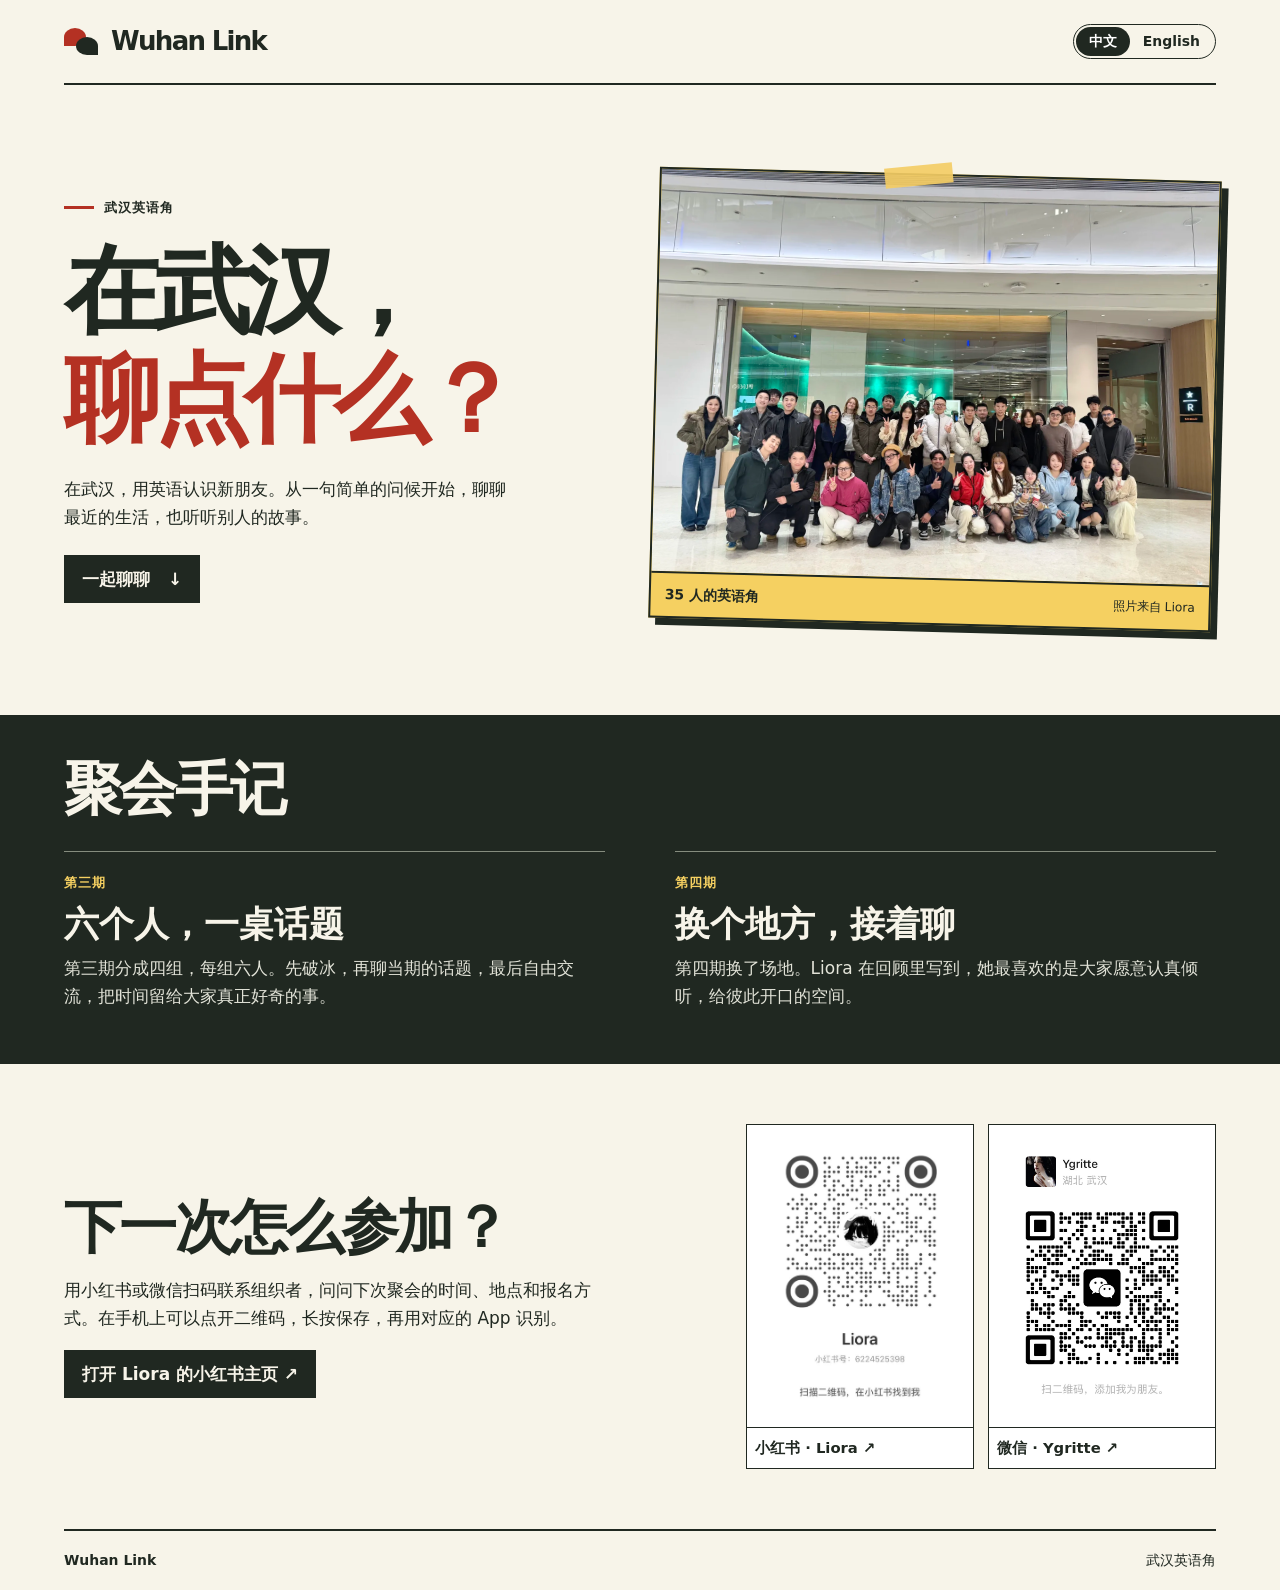
==== index.html @ 6b5a0a90 "Add the host’s Xiaohongshu and WeChat QR codes to both join sections" ====
<!doctype html>
<html lang="zh-CN">
<head>
  <meta charset="utf-8">
  <meta name="viewport" content="width=device-width, initial-scale=1">
  <title>武汉英语角 · Wuhan Link</title>
  <meta name="description" content="在武汉，用英语认识新朋友。从一句简单的问候开始，聊聊最近的生活，也听听别人的故事。">
  <meta name="theme-color" content="#f7f4e9">
  <link rel="stylesheet" href="style.css?v=3">
  <link rel="alternate" hreflang="en" href="en.html">
  <link rel="alternate" hreflang="zh-CN" href="index.html">
</head>
<body>
  <header class="wrap">
    <a class="brand" href="#top"><i class="mark" aria-hidden="true"></i>Wuhan Link</a>
    <nav class="langs" aria-label="语言"><a lang="zh-CN" hreflang="zh-CN" href="index.html" aria-current="page">中文</a><a lang="en" hreflang="en" href="en.html">English</a></nav>
  </header>
  <main id="top">
    <section class="hero wrap">
      <div class="intro">
        <small class="eyebrow">武汉英语角</small>
        <h1>在武汉，<br><em>聊点什么？</em></h1>
        <p>在武汉，用英语认识新朋友。从一句简单的问候开始，聊聊最近的生活，也听听别人的故事。</p>
        <a class="cta" href="#join">一起聊聊 <b aria-hidden="true">↓</b></a>
      </div>
      <figure>
        <div class="photo"><img width="1440" height="1080" src="gathering.webp" alt="英语角的朋友们在活动后合影"></div>
        <figcaption><strong>35 人的英语角</strong><span>照片来自 Liora</span></figcaption>
      </figure>
    </section>
    <section class="journal"><div class="wrap">
      <h2>聚会手记</h2>
      <div class="entries">
        <article><small>第三期</small><h3>六个人，一桌话题</h3><p>第三期分成四组，每组六人。先破冰，再聊当期的话题，最后自由交流，把时间留给大家真正好奇的事。</p></article>
        <article><small>第四期</small><h3>换个地方，接着聊</h3><p>第四期换了场地。Liora 在回顾里写到，她最喜欢的是大家愿意认真倾听，给彼此开口的空间。</p></article>
      </div>
    </div></section>
    <section id="join" class="join wrap">
      <div><h2>下一次怎么参加？</h2>
        <p>用小红书或微信扫码联系组织者，问问下次聚会的时间、地点和报名方式。在手机上可以点开二维码，长按保存，再用对应的 App 识别。</p>
        <a class="cta" href="https://www.xiaohongshu.com/user/profile/62dbd6aa000000001f015327">打开 Liora 的小红书主页 ↗</a>
      </div>
      <div class="contacts">
        <a class="contact" href="xiaohongshu.jpg">
          <img src="xiaohongshu.jpg" width="987" height="1347" loading="lazy" alt="小红书 · Liora二维码，点开原图">
          <strong>小红书 · Liora ↗</strong>
        </a>
        <a class="contact" href="wechat.jpg">
          <img src="wechat.jpg" width="888" height="1131" loading="lazy" alt="微信 · Ygritte二维码，点开原图">
          <strong>微信 · Ygritte ↗</strong>
        </a>
      </div>
    </section>
  </main>
  <footer class="wrap"><strong>Wuhan Link</strong><span>武汉英语角</span></footer>
</body>
</html>
---- style.css ----
:root {
  --paper: #f7f4e9;
  --ink: #202821;
  --red: #b43123;
  --yellow: #f5d061;
  font: 17px/1.65 "Instrument Sans", "PingFang SC", "Microsoft YaHei", system-ui, sans-serif;
  color: var(--ink);
  background: var(--paper);
}
* { box-sizing: border-box; }
body, figure, h1, h2, h3, p { margin: 0; }
.wrap { width: min(1200px, 90%); margin-inline: auto; }
header, footer, .langs, figcaption, .join { display: flex; align-items: center; justify-content: space-between; gap: 1rem; }
header { padding-block: 20px; border-bottom: 2px solid; }
a { color: inherit; text-decoration: none; }
a:focus-visible { outline: 3px solid var(--red); outline-offset: 4px; }
.brand { display: flex; align-items: center; gap: 13px; font-weight: 850; font-size: 26px; letter-spacing: -.065em; }
.mark { width: 34px; height: 27px; position: relative; display: inline-block; }
.mark::before, .mark::after { content: ""; position: absolute; width: 22px; height: 18px; border-radius: 50% 50% 50% 0; background: var(--red); }
.mark::after { inset: 9px 0 auto auto; background: var(--ink); transform: scaleX(-1); }
.langs { gap: 0; border: 1px solid var(--ink); border-radius: 2em; padding: 2px; }
.langs a { padding: 3px 13px; border-radius: inherit; font-size: .82rem; font-weight: 650; }
.langs [aria-current] { background: var(--ink); color: white; }
.hero { display: grid; grid-template-columns: 1fr 1.08fr; gap: 6%; align-items: center; padding-block: clamp(50px, 7vw, 100px); }
small { font-size: .76rem; font-weight: 730; letter-spacing: .08em; }
.eyebrow { display: flex; align-items: center; gap: 10px; }
.eyebrow::before { content: ""; width: 30px; height: 3px; background: var(--red); }
h1, h2, h3 { font-family: "Baskervville", Georgia, "Songti SC", "SimSun", serif; }
h1 { font-size: clamp(54px, 7.5vw, 108px); line-height: .99; letter-spacing: -.065em; margin: 20px 0; }
h1:lang(zh-CN) { line-height: 1.13; }
h1 em { color: var(--red); font-weight: 500; }
h1 em:lang(zh-CN) { font-style: normal; font-weight: 750; }
.intro p { max-width: 42ch; }
.cta { display: inline-flex; align-items: center; justify-content: space-between; gap: 18px; background: var(--ink); color: var(--paper); font-weight: 700; padding: 10px 18px; }
.cta:hover { background: var(--red); }
.intro .cta { margin-top: 24px; }
figure { position: relative; transform: rotate(1.5deg); background: var(--yellow); border: 2px solid var(--ink); box-shadow: 7px 7px var(--ink); }
figure::before { content: ""; position: absolute; z-index: 1; width: 68px; height: 20px; top: -10px; left: 40%; transform: rotate(-7deg); background: #f4cd65e8; }
.photo { overflow: hidden; }
.photo img { display: block; width: 100%; height: auto; aspect-ratio: 1.39; object-fit: cover; }
figcaption { padding: 10px 14px; border-top: 2px solid; font-size: .82rem; }
figcaption span { font-size: .72rem; }
.journal { padding: 42px 0 54px; background: var(--ink); color: var(--paper); }
h2 { font-size: clamp(35px, 4.5vw, 64px); line-height: 1.15; letter-spacing: -.045em; }
.entries { display: grid; grid-template-columns: 1fr 1fr; gap: 6%; margin-top: 28px; }
article { border-top: 1px solid #858c7e; padding-top: 15px; }
article small { color: var(--yellow); }
h3 { margin: 8px 0; font-size: clamp(24px, 2.7vw, 36px); line-height: 1.25; }
article p { max-width: 50ch; color: #e2e3d8; }
.join { padding-block: 60px; }
.join p { max-width: 50ch; margin-top: 14px; }
.join small { display: block; margin-top: 8px; font-weight: 500; }
footer { border-top: 2px solid; padding-block: 18px; font-size: .82rem; }
@media (max-width: 750px) {
  .hero, .entries { grid-template-columns: 1fr; gap: 32px; }
  .hero { padding-block: 30px 44px; }
  figure { margin-inline: 3px 8px; }
  .join { align-items: flex-start; flex-direction: column; padding-block: 40px; }
  .journal { padding-block: 34px; }
  .brand { font-size: 22px; }
  figcaption { gap: 8px; flex-wrap: wrap; }
}

.join { gap: 2rem; }
.join .cta { margin-top: 18px; }
.contacts {
  display: grid;
  grid-template-columns: repeat(2, minmax(0, 1fr));
  gap: 14px;
  width: min(100%, 470px);
  flex-shrink: 0;
}
.contact { display: grid; background: white; border: 1px solid var(--ink); }
.contact img { width: 100%; height: auto; aspect-ratio: 3 / 4; object-fit: contain; }
.contact strong { padding: 8px; border-top: 1px solid var(--ink); font-size: .87rem; }
.contact:hover strong { background: var(--yellow); }
@media (max-width: 900px) {
  .join { align-items: flex-start; flex-direction: column; }
}
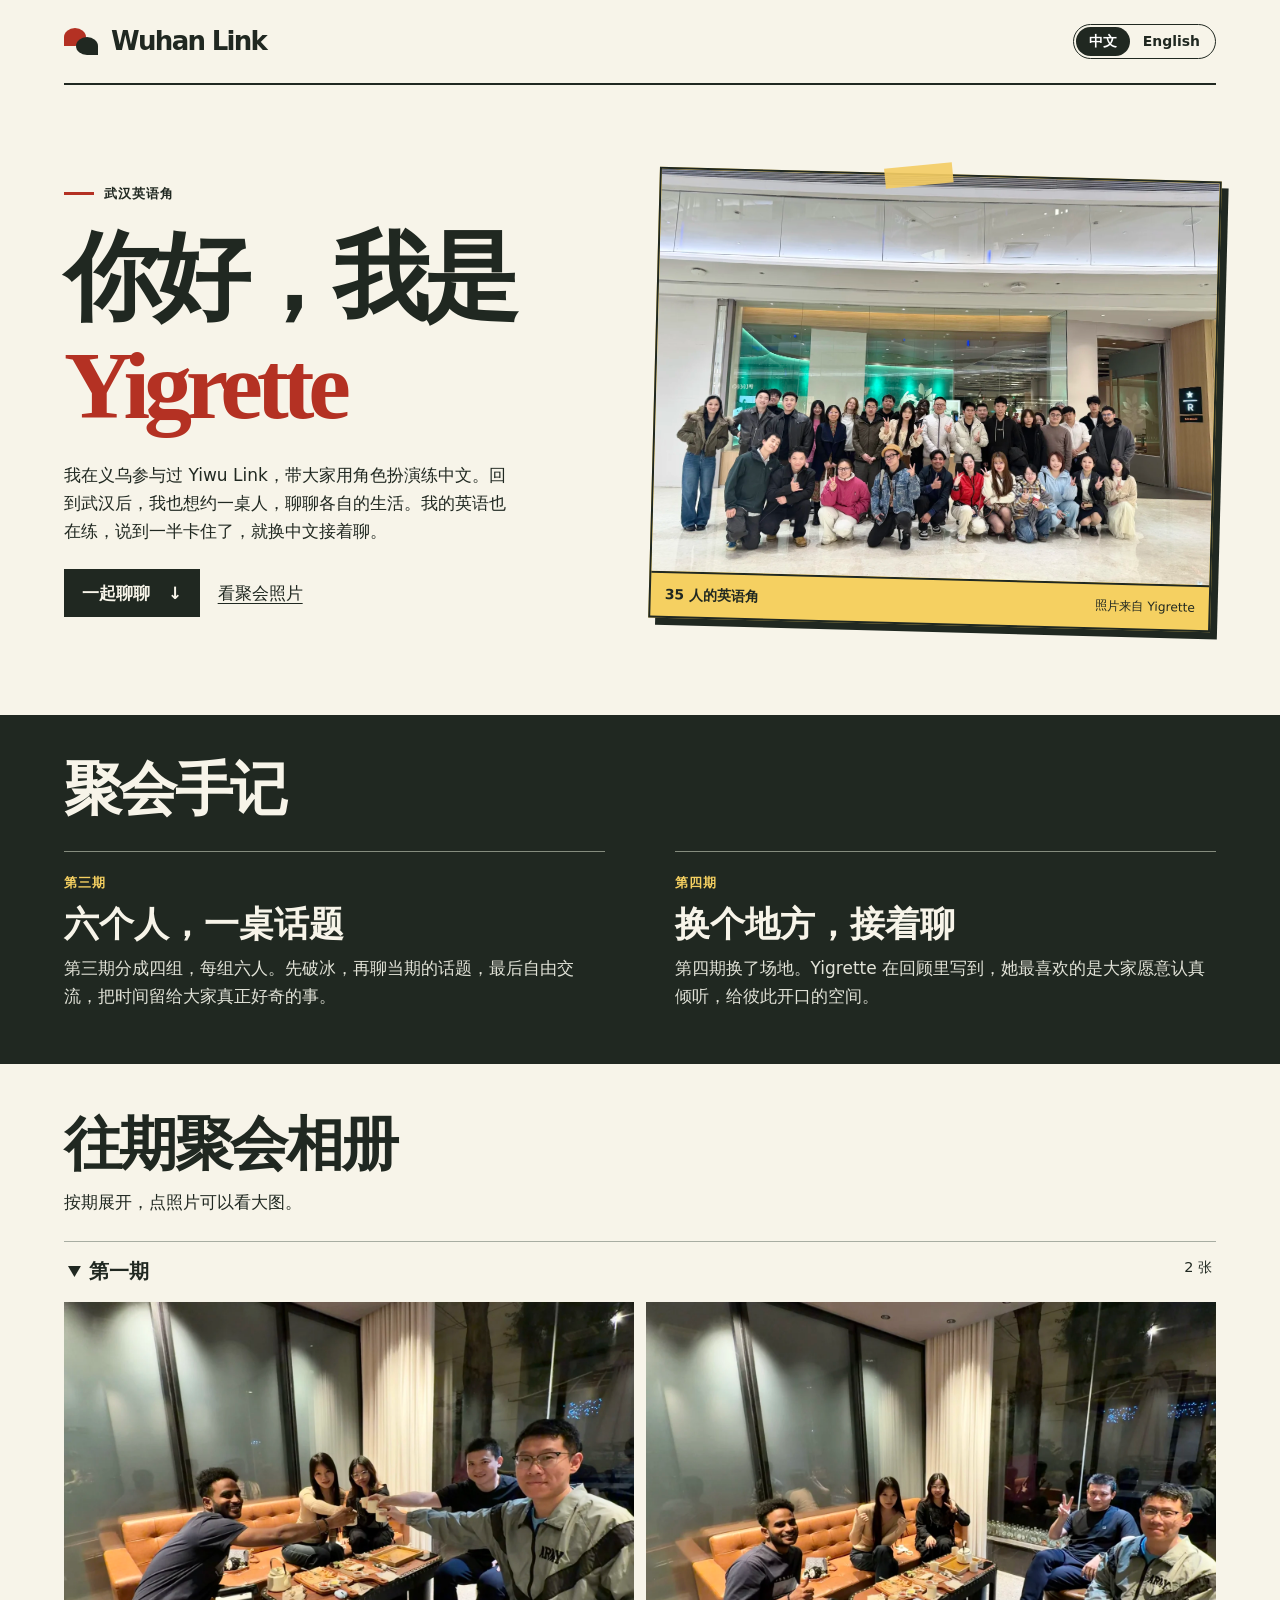
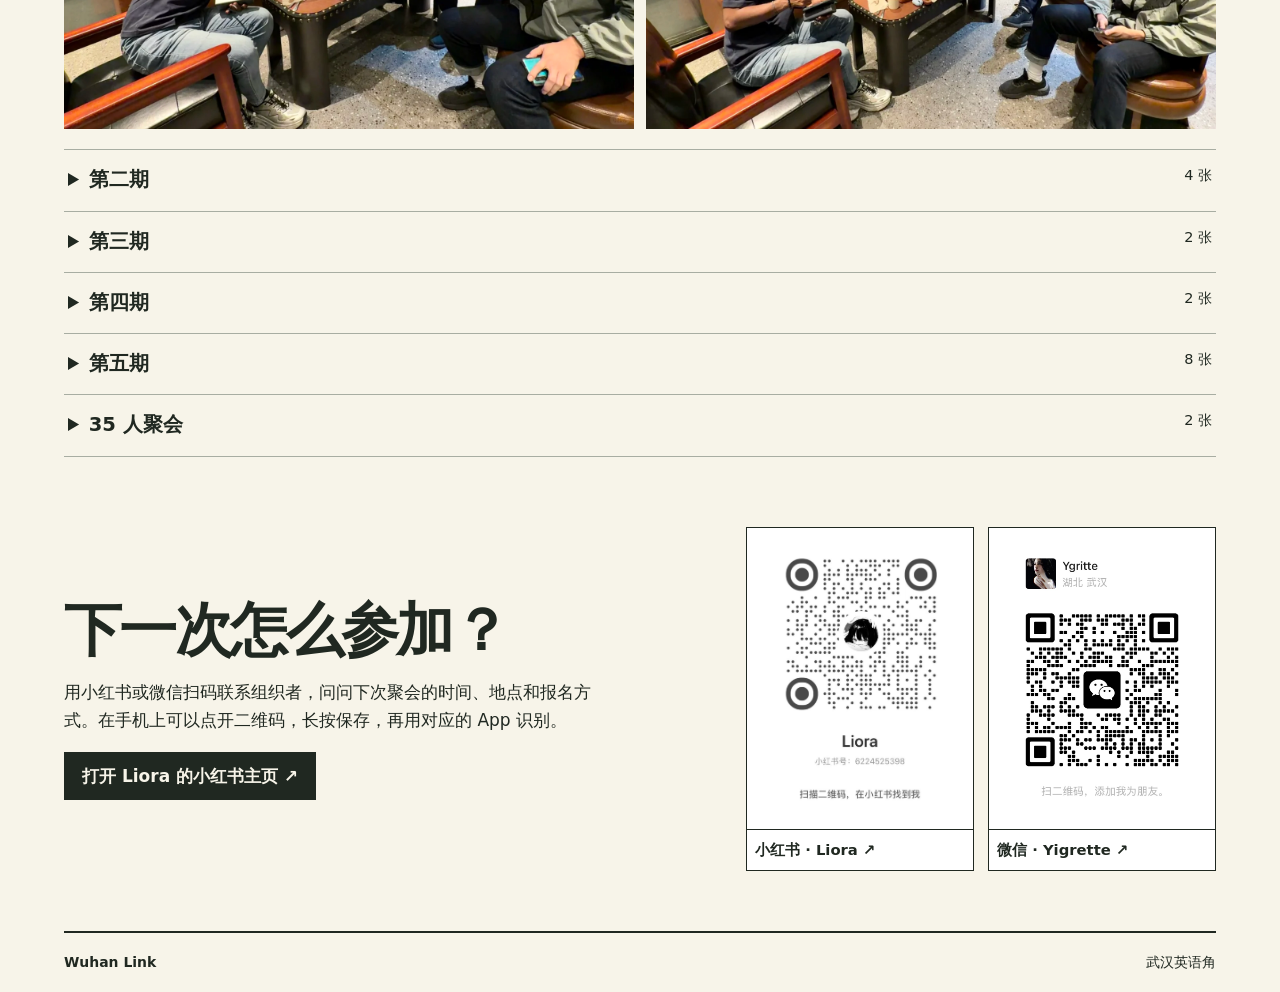
==== commit 197a0cb5: "Introduce Yigrette and share photos from six Wuhan Link meetups" ====
--- a/index.html
+++ b/index.html
@@ -4,9 +4,9 @@
   <meta charset="utf-8">
   <meta name="viewport" content="width=device-width, initial-scale=1">
   <title>武汉英语角 · Wuhan Link</title>
-  <meta name="description" content="在武汉，用英语认识新朋友。从一句简单的问候开始，聊聊最近的生活，也听听别人的故事。">
+  <meta name="description" content="认识武汉英语角组织者 Yigrette，看看历次聚会的现场照片，了解下一次怎么参加。">
   <meta name="theme-color" content="#f7f4e9">
-  <link rel="stylesheet" href="style.css?v=3">
+  <link rel="stylesheet" href="style.css?v=4">
   <link rel="alternate" hreflang="en" href="en.html">
   <link rel="alternate" hreflang="zh-CN" href="index.html">
 </head>
@@ -19,22 +19,23 @@
     <section class="hero wrap">
       <div class="intro">
         <small class="eyebrow">武汉英语角</small>
-        <h1>在武汉，<br><em>聊点什么？</em></h1>
-        <p>在武汉，用英语认识新朋友。从一句简单的问候开始，聊聊最近的生活，也听听别人的故事。</p>
-        <a class="cta" href="#join">一起聊聊 <b aria-hidden="true">↓</b></a>
+        <h1>你好，我是<br><em>Yigrette</em></h1>
+        <p>我在义乌参与过 Yiwu Link，带大家用角色扮演练中文。回到武汉后，我也想约一桌人，聊聊各自的生活。我的英语也在练，说到一半卡住了，就换中文接着聊。</p>
+        <a class="cta" href="#join">一起聊聊 <b aria-hidden="true">↓</b></a> <a class="album-link" href="#photos">看聚会照片</a>
       </div>
       <figure>
         <div class="photo"><img width="1440" height="1080" src="gathering.webp" alt="英语角的朋友们在活动后合影"></div>
-        <figcaption><strong>35 人的英语角</strong><span>照片来自 Liora</span></figcaption>
+        <figcaption><strong>35 人的英语角</strong><span>照片来自 Yigrette</span></figcaption>
       </figure>
     </section>
     <section class="journal"><div class="wrap">
       <h2>聚会手记</h2>
       <div class="entries">
         <article><small>第三期</small><h3>六个人，一桌话题</h3><p>第三期分成四组，每组六人。先破冰，再聊当期的话题，最后自由交流，把时间留给大家真正好奇的事。</p></article>
-        <article><small>第四期</small><h3>换个地方，接着聊</h3><p>第四期换了场地。Liora 在回顾里写到，她最喜欢的是大家愿意认真倾听，给彼此开口的空间。</p></article>
+        <article><small>第四期</small><h3>换个地方，接着聊</h3><p>第四期换了场地。Yigrette 在回顾里写到，她最喜欢的是大家愿意认真倾听，给彼此开口的空间。</p></article>
       </div>
     </div></section>
+    <section id="photos" class="album wrap"><h2>往期聚会相册</h2><p>按期展开，点照片可以看大图。</p><details open><summary>第一期<span>2 张</span></summary><div class="prints"><a href="photos/meetup-1-01.webp"><img loading="lazy" width="1440" height="1080" src="photos/meetup-1-01.webp" alt="第一期现场照片 1"></a><a href="photos/meetup-1-02.webp"><img loading="lazy" width="1440" height="1080" src="photos/meetup-1-02.webp" alt="第一期现场照片 2"></a></div></details><details><summary>第二期<span>4 张</span></summary><div class="prints"><a href="photos/meetup-2-01.webp"><img loading="lazy" width="1440" height="1080" src="photos/meetup-2-01.webp" alt="第二期现场照片 1"></a><a href="photos/meetup-2-02.webp"><img loading="lazy" width="1920" height="1080" src="photos/meetup-2-02.webp" alt="第二期现场照片 2"></a><a href="photos/meetup-2-03.webp"><img loading="lazy" width="1919" height="1080" src="photos/meetup-2-03.webp" alt="第二期现场照片 3"></a><a href="photos/meetup-2-04.webp"><img loading="lazy" width="1919" height="1080" src="photos/meetup-2-04.webp" alt="第二期现场照片 4"></a></div></details><details><summary>第三期<span>2 张</span></summary><div class="prints"><a href="photos/meetup-3-01.webp"><img loading="lazy" width="1440" height="1080" src="photos/meetup-3-01.webp" alt="第三期现场照片 1"></a><a href="photos/meetup-3-02.webp"><img loading="lazy" width="1150" height="1080" src="photos/meetup-3-02.webp" alt="第三期现场照片 2"></a></div></details><details><summary>第四期<span>2 张</span></summary><div class="prints"><a href="photos/meetup-4-01.webp"><img loading="lazy" width="1440" height="1080" src="photos/meetup-4-01.webp" alt="第四期现场照片 1"></a><a href="photos/meetup-4-02.webp"><img loading="lazy" width="1440" height="1080" src="photos/meetup-4-02.webp" alt="第四期现场照片 2"></a></div></details><details><summary>第五期<span>8 张</span></summary><div class="prints"><a href="photos/meetup-5-01.webp"><img loading="lazy" width="1621" height="1080" src="photos/meetup-5-01.webp" alt="第五期现场照片 1"></a><a href="photos/meetup-5-02.webp"><img loading="lazy" width="1080" height="1620" src="photos/meetup-5-02.webp" alt="第五期现场照片 2"></a><a href="photos/meetup-5-03.webp"><img loading="lazy" width="1620" height="1080" src="photos/meetup-5-03.webp" alt="第五期现场照片 3"></a><a href="photos/meetup-5-04.webp"><img loading="lazy" width="1080" height="1620" src="photos/meetup-5-04.webp" alt="第五期现场照片 4"></a><a href="photos/meetup-5-05.webp"><img loading="lazy" width="1620" height="1080" src="photos/meetup-5-05.webp" alt="第五期现场照片 5"></a><a href="photos/meetup-5-06.webp"><img loading="lazy" width="1080" height="1620" src="photos/meetup-5-06.webp" alt="第五期现场照片 6"></a><a href="photos/meetup-5-07.webp"><img loading="lazy" width="1080" height="1620" src="photos/meetup-5-07.webp" alt="第五期现场照片 7"></a><a href="photos/meetup-5-08.webp"><img loading="lazy" width="1620" height="1080" src="photos/meetup-5-08.webp" alt="第五期现场照片 8"></a></div></details><details><summary>35 人聚会<span>2 张</span></summary><div class="prints"><a href="gathering.webp"><img loading="lazy" width="1440" height="1080" src="gathering.webp" alt="35 人聚会现场照片 1"></a><a href="photos/meetup-6-02.webp"><img loading="lazy" width="1440" height="1080" src="photos/meetup-6-02.webp" alt="35 人聚会现场照片 2"></a></div></details></section>
     <section id="join" class="join wrap">
       <div><h2>下一次怎么参加？</h2>
         <p>用小红书或微信扫码联系组织者，问问下次聚会的时间、地点和报名方式。在手机上可以点开二维码，长按保存，再用对应的 App 识别。</p>
@@ -46,8 +47,8 @@
           <strong>小红书 · Liora ↗</strong>
         </a>
         <a class="contact" href="wechat.jpg">
-          <img src="wechat.jpg" width="888" height="1131" loading="lazy" alt="微信 · Ygritte二维码，点开原图">
-          <strong>微信 · Ygritte ↗</strong>
+          <img src="wechat.jpg" width="888" height="1131" loading="lazy" alt="微信 · Yigrette二维码，点开原图">
+          <strong>微信 · Yigrette ↗</strong>
         </a>
       </div>
     </section>
--- a/style.css
+++ b/style.css
@@ -77,3 +77,13 @@
 @media (max-width: 900px) {
   .join { align-items: flex-start; flex-direction: column; }
 }
+.album-link { margin-inline-start: 12px; text-decoration: underline; text-underline-offset: 4px; }
+.album { padding-block: 48px 10px; }
+.album > p { margin: 10px 0 24px; }
+.album details { border-top: 1px solid #a8ada2; }
+.album details:last-child { border-bottom: 1px solid #a8ada2; }
+.album summary { cursor: pointer; padding: 14px 4px; font-size: 1.15rem; font-weight: 700; }
+.album summary span { float: right; font-size: .85rem; font-weight: 500; }
+.prints { display: grid; grid-template-columns: repeat(auto-fit,minmax(min(100%,220px),1fr)); gap: 12px; padding: 0 0 20px; }
+.prints img { display: block; width: 100%; height: auto; aspect-ratio: 4 / 3; object-fit: cover; }
+@media(max-width:600px){ .prints { grid-template-columns: repeat(2,minmax(0,1fr)); } }
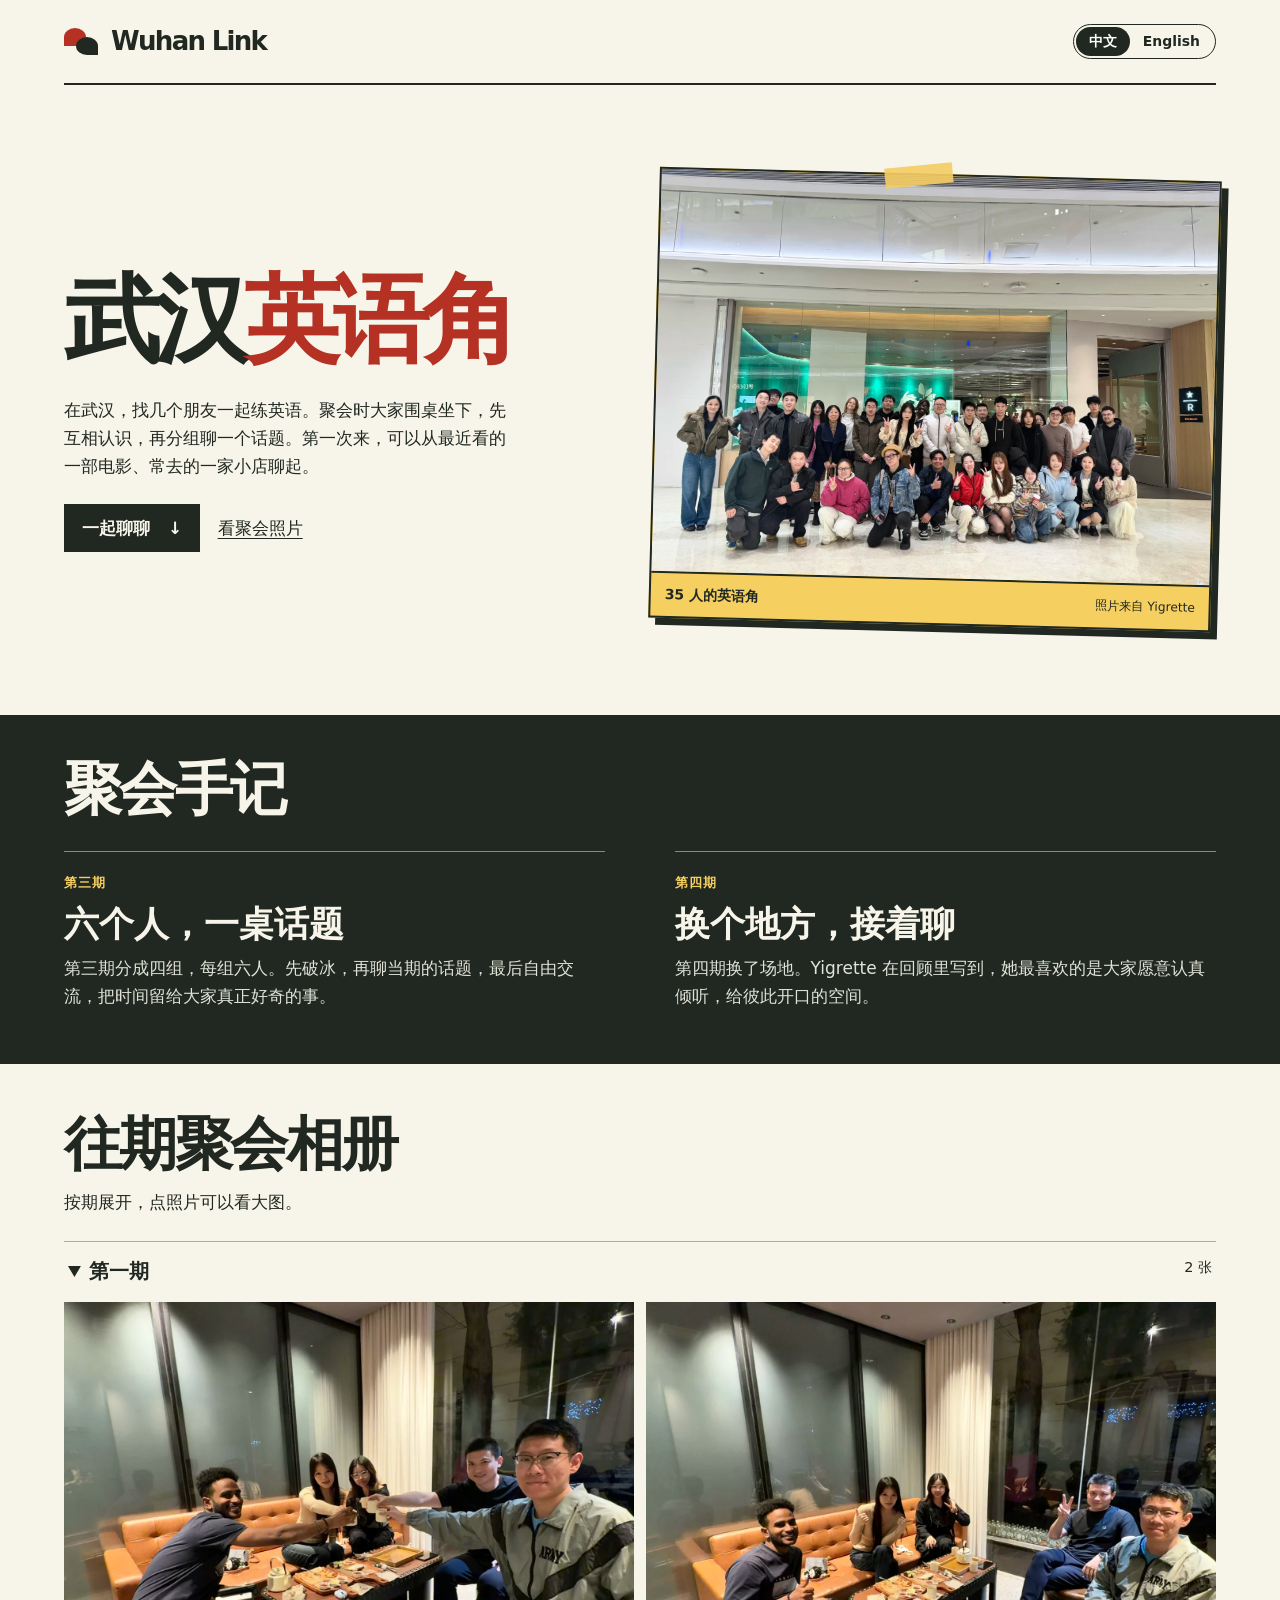
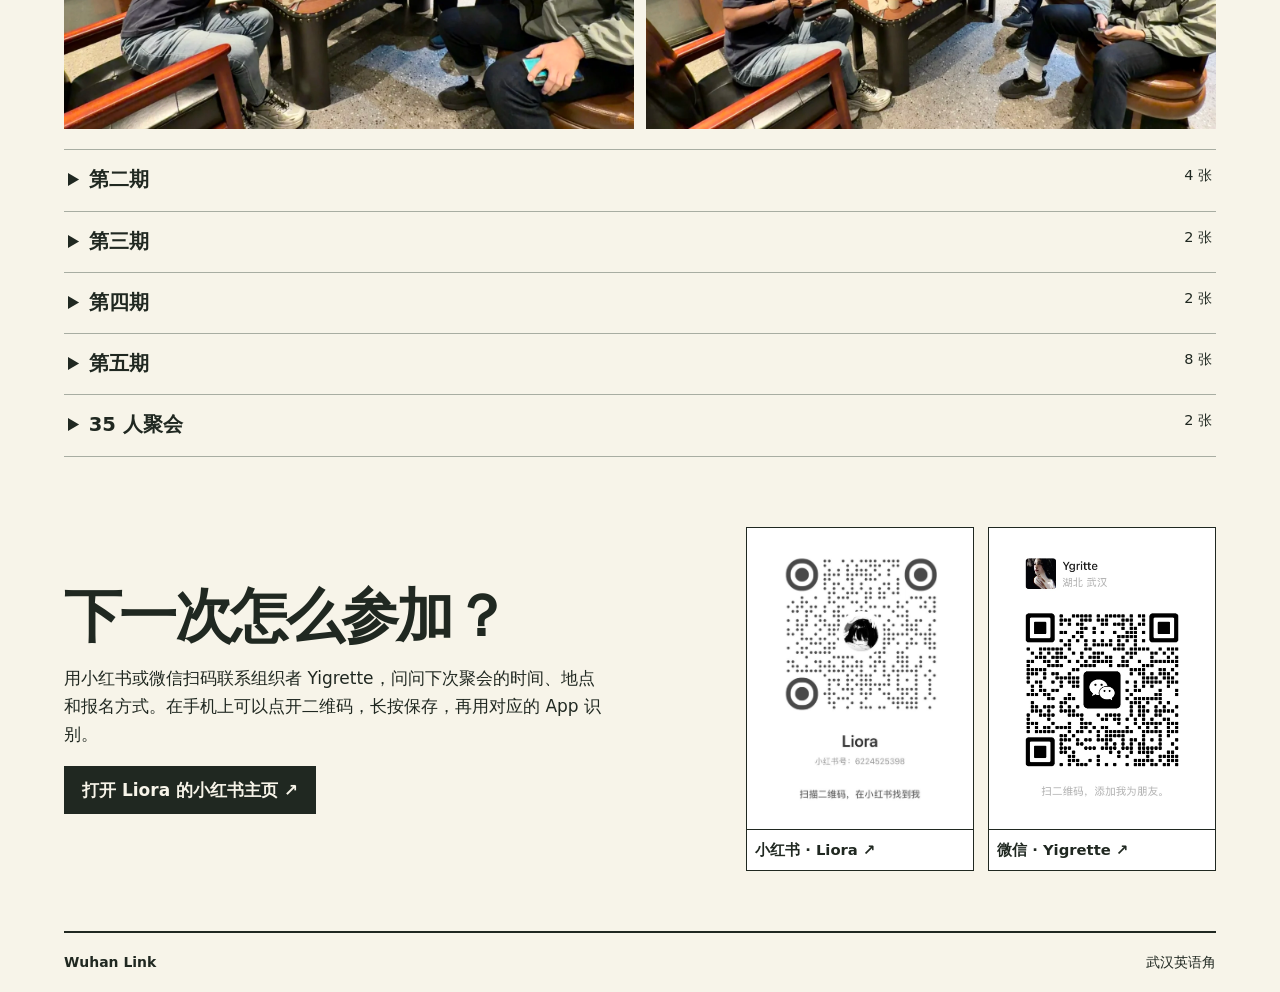
==== commit 5776dbc1: "Introduce Wuhan English Corner through its small-group meetups" ====
--- a/index.html
+++ b/index.html
@@ -4,7 +4,7 @@
   <meta charset="utf-8">
   <meta name="viewport" content="width=device-width, initial-scale=1">
   <title>武汉英语角 · Wuhan Link</title>
-  <meta name="description" content="认识武汉英语角组织者 Yigrette，看看历次聚会的现场照片，了解下一次怎么参加。">
+  <meta name="description" content="在武汉和新朋友一起练英语。看看往期聚会的照片，了解下一次怎么参加。">
   <meta name="theme-color" content="#f7f4e9">
   <link rel="stylesheet" href="style.css?v=4">
   <link rel="alternate" hreflang="en" href="en.html">
@@ -18,9 +18,8 @@
   <main id="top">
     <section class="hero wrap">
       <div class="intro">
-        <small class="eyebrow">武汉英语角</small>
-        <h1>你好，我是<br><em>Yigrette</em></h1>
-        <p>我在义乌参与过 Yiwu Link，带大家用角色扮演练中文。回到武汉后，我也想约一桌人，聊聊各自的生活。我的英语也在练，说到一半卡住了，就换中文接着聊。</p>
+        <h1>武汉<em>英语角</em></h1>
+        <p>在武汉，找几个朋友一起练英语。聚会时大家围桌坐下，先互相认识，再分组聊一个话题。第一次来，可以从最近看的一部电影、常去的一家小店聊起。</p>
         <a class="cta" href="#join">一起聊聊 <b aria-hidden="true">↓</b></a> <a class="album-link" href="#photos">看聚会照片</a>
       </div>
       <figure>
@@ -38,7 +37,7 @@
     <section id="photos" class="album wrap"><h2>往期聚会相册</h2><p>按期展开，点照片可以看大图。</p><details open><summary>第一期<span>2 张</span></summary><div class="prints"><a href="photos/meetup-1-01.webp"><img loading="lazy" width="1440" height="1080" src="photos/meetup-1-01.webp" alt="第一期现场照片 1"></a><a href="photos/meetup-1-02.webp"><img loading="lazy" width="1440" height="1080" src="photos/meetup-1-02.webp" alt="第一期现场照片 2"></a></div></details><details><summary>第二期<span>4 张</span></summary><div class="prints"><a href="photos/meetup-2-01.webp"><img loading="lazy" width="1440" height="1080" src="photos/meetup-2-01.webp" alt="第二期现场照片 1"></a><a href="photos/meetup-2-02.webp"><img loading="lazy" width="1920" height="1080" src="photos/meetup-2-02.webp" alt="第二期现场照片 2"></a><a href="photos/meetup-2-03.webp"><img loading="lazy" width="1919" height="1080" src="photos/meetup-2-03.webp" alt="第二期现场照片 3"></a><a href="photos/meetup-2-04.webp"><img loading="lazy" width="1919" height="1080" src="photos/meetup-2-04.webp" alt="第二期现场照片 4"></a></div></details><details><summary>第三期<span>2 张</span></summary><div class="prints"><a href="photos/meetup-3-01.webp"><img loading="lazy" width="1440" height="1080" src="photos/meetup-3-01.webp" alt="第三期现场照片 1"></a><a href="photos/meetup-3-02.webp"><img loading="lazy" width="1150" height="1080" src="photos/meetup-3-02.webp" alt="第三期现场照片 2"></a></div></details><details><summary>第四期<span>2 张</span></summary><div class="prints"><a href="photos/meetup-4-01.webp"><img loading="lazy" width="1440" height="1080" src="photos/meetup-4-01.webp" alt="第四期现场照片 1"></a><a href="photos/meetup-4-02.webp"><img loading="lazy" width="1440" height="1080" src="photos/meetup-4-02.webp" alt="第四期现场照片 2"></a></div></details><details><summary>第五期<span>8 张</span></summary><div class="prints"><a href="photos/meetup-5-01.webp"><img loading="lazy" width="1621" height="1080" src="photos/meetup-5-01.webp" alt="第五期现场照片 1"></a><a href="photos/meetup-5-02.webp"><img loading="lazy" width="1080" height="1620" src="photos/meetup-5-02.webp" alt="第五期现场照片 2"></a><a href="photos/meetup-5-03.webp"><img loading="lazy" width="1620" height="1080" src="photos/meetup-5-03.webp" alt="第五期现场照片 3"></a><a href="photos/meetup-5-04.webp"><img loading="lazy" width="1080" height="1620" src="photos/meetup-5-04.webp" alt="第五期现场照片 4"></a><a href="photos/meetup-5-05.webp"><img loading="lazy" width="1620" height="1080" src="photos/meetup-5-05.webp" alt="第五期现场照片 5"></a><a href="photos/meetup-5-06.webp"><img loading="lazy" width="1080" height="1620" src="photos/meetup-5-06.webp" alt="第五期现场照片 6"></a><a href="photos/meetup-5-07.webp"><img loading="lazy" width="1080" height="1620" src="photos/meetup-5-07.webp" alt="第五期现场照片 7"></a><a href="photos/meetup-5-08.webp"><img loading="lazy" width="1620" height="1080" src="photos/meetup-5-08.webp" alt="第五期现场照片 8"></a></div></details><details><summary>35 人聚会<span>2 张</span></summary><div class="prints"><a href="gathering.webp"><img loading="lazy" width="1440" height="1080" src="gathering.webp" alt="35 人聚会现场照片 1"></a><a href="photos/meetup-6-02.webp"><img loading="lazy" width="1440" height="1080" src="photos/meetup-6-02.webp" alt="35 人聚会现场照片 2"></a></div></details></section>
     <section id="join" class="join wrap">
       <div><h2>下一次怎么参加？</h2>
-        <p>用小红书或微信扫码联系组织者，问问下次聚会的时间、地点和报名方式。在手机上可以点开二维码，长按保存，再用对应的 App 识别。</p>
+        <p>用小红书或微信扫码联系组织者 Yigrette，问问下次聚会的时间、地点和报名方式。在手机上可以点开二维码，长按保存，再用对应的 App 识别。</p>
         <a class="cta" href="https://www.xiaohongshu.com/user/profile/62dbd6aa000000001f015327">打开 Liora 的小红书主页 ↗</a>
       </div>
       <div class="contacts">
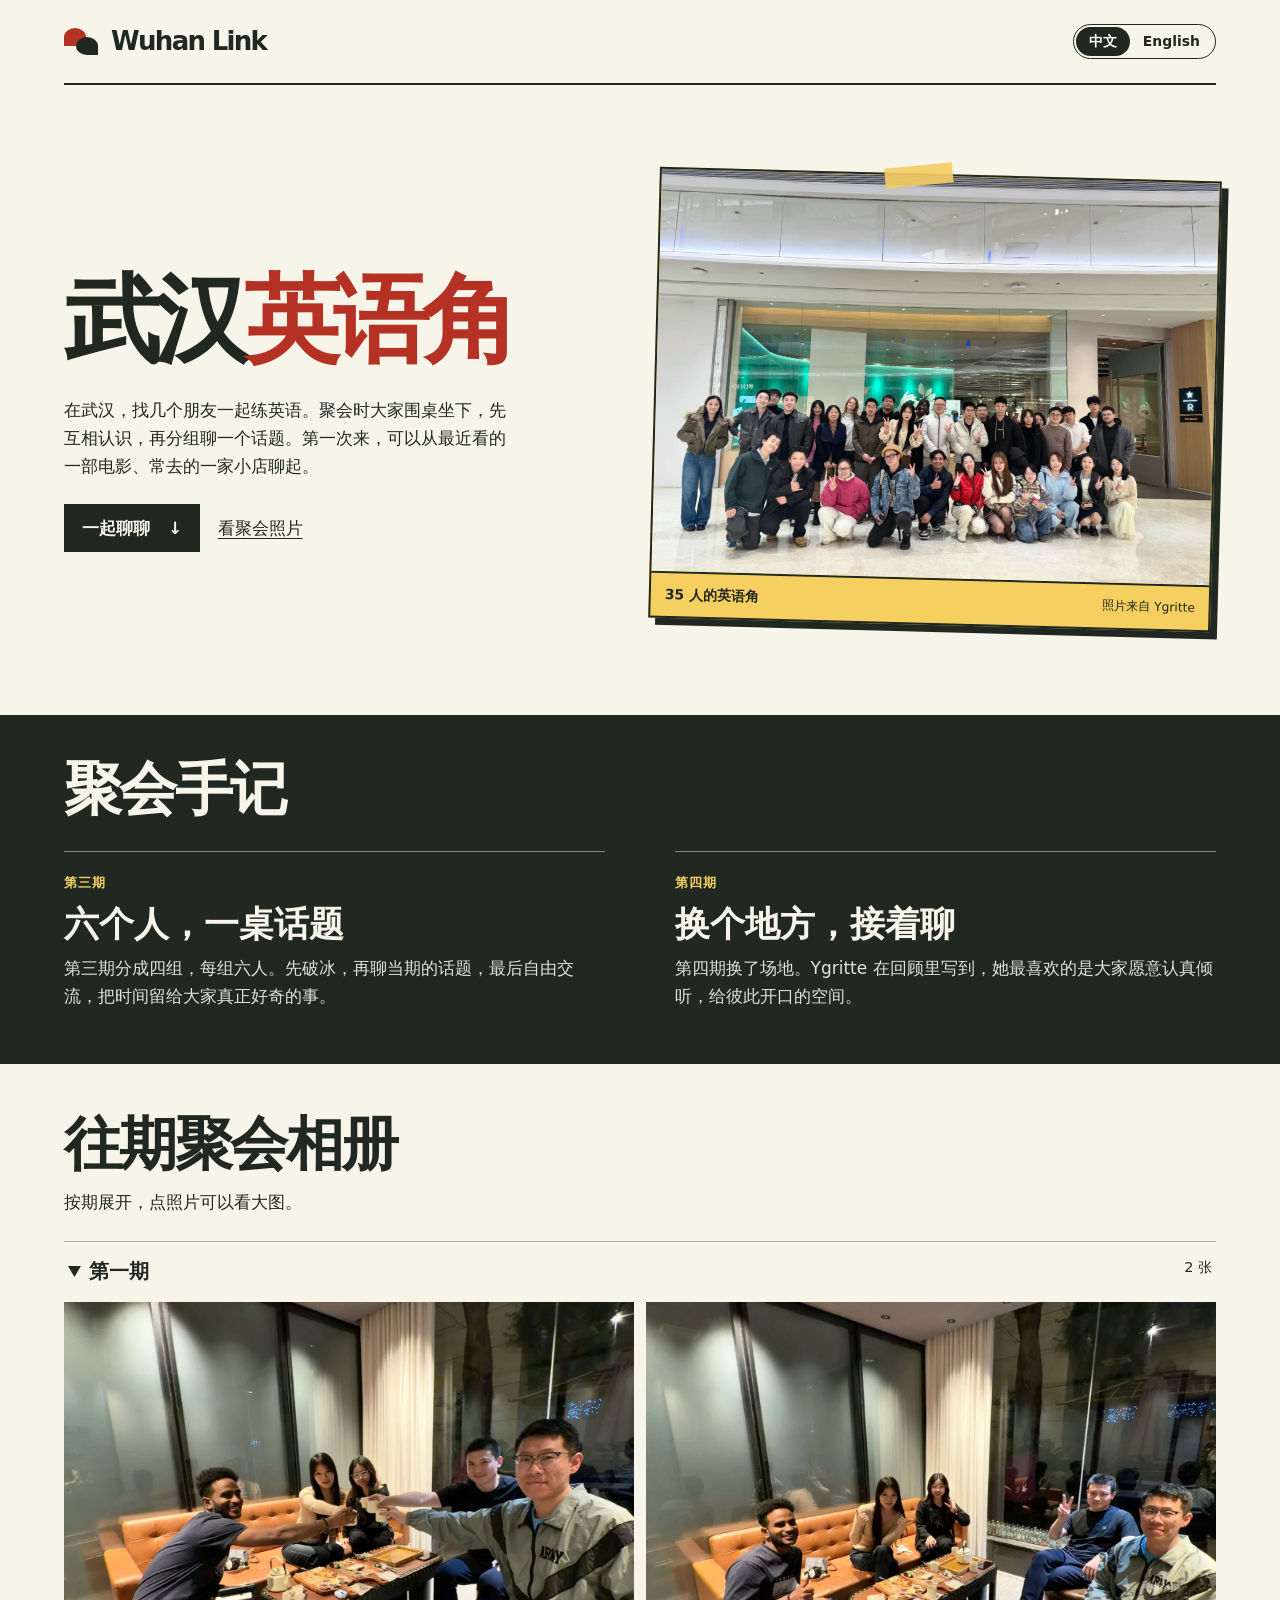
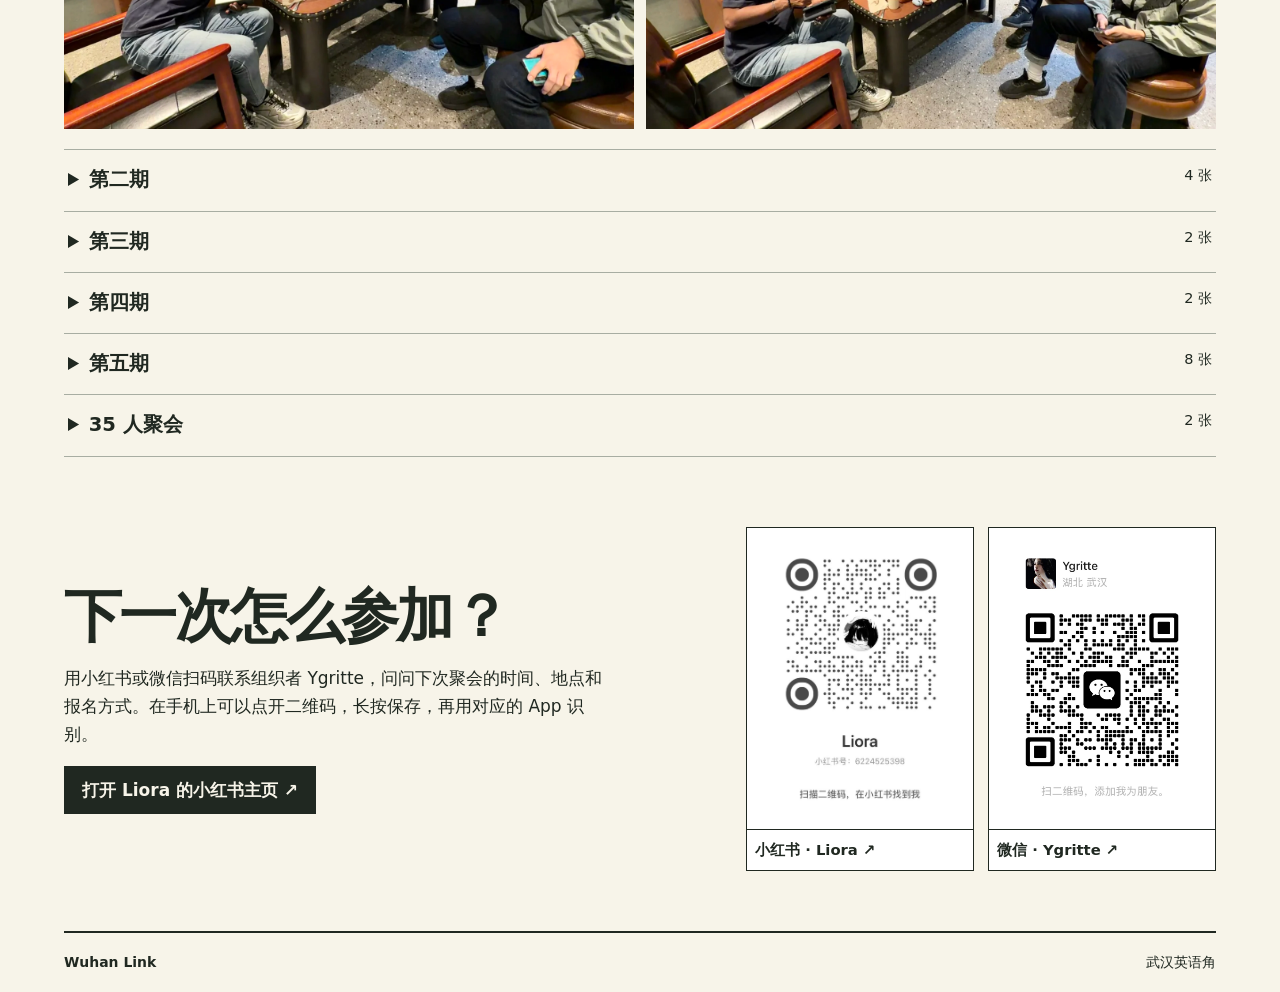
==== commit 594b114b: "Correct the organizer’s name to Ygritte in both languages" ====
--- a/index.html
+++ b/index.html
@@ -24,30 +24,30 @@
       </div>
       <figure>
         <div class="photo"><img width="1440" height="1080" src="gathering.webp" alt="英语角的朋友们在活动后合影"></div>
-        <figcaption><strong>35 人的英语角</strong><span>照片来自 Yigrette</span></figcaption>
+        <figcaption><strong>35 人的英语角</strong><span>照片来自 Ygritte</span></figcaption>
       </figure>
     </section>
     <section class="journal"><div class="wrap">
       <h2>聚会手记</h2>
       <div class="entries">
         <article><small>第三期</small><h3>六个人，一桌话题</h3><p>第三期分成四组，每组六人。先破冰，再聊当期的话题，最后自由交流，把时间留给大家真正好奇的事。</p></article>
-        <article><small>第四期</small><h3>换个地方，接着聊</h3><p>第四期换了场地。Yigrette 在回顾里写到，她最喜欢的是大家愿意认真倾听，给彼此开口的空间。</p></article>
+        <article><small>第四期</small><h3>换个地方，接着聊</h3><p>第四期换了场地。Ygritte 在回顾里写到，她最喜欢的是大家愿意认真倾听，给彼此开口的空间。</p></article>
       </div>
     </div></section>
     <section id="photos" class="album wrap"><h2>往期聚会相册</h2><p>按期展开，点照片可以看大图。</p><details open><summary>第一期<span>2 张</span></summary><div class="prints"><a href="photos/meetup-1-01.webp"><img loading="lazy" width="1440" height="1080" src="photos/meetup-1-01.webp" alt="第一期现场照片 1"></a><a href="photos/meetup-1-02.webp"><img loading="lazy" width="1440" height="1080" src="photos/meetup-1-02.webp" alt="第一期现场照片 2"></a></div></details><details><summary>第二期<span>4 张</span></summary><div class="prints"><a href="photos/meetup-2-01.webp"><img loading="lazy" width="1440" height="1080" src="photos/meetup-2-01.webp" alt="第二期现场照片 1"></a><a href="photos/meetup-2-02.webp"><img loading="lazy" width="1920" height="1080" src="photos/meetup-2-02.webp" alt="第二期现场照片 2"></a><a href="photos/meetup-2-03.webp"><img loading="lazy" width="1919" height="1080" src="photos/meetup-2-03.webp" alt="第二期现场照片 3"></a><a href="photos/meetup-2-04.webp"><img loading="lazy" width="1919" height="1080" src="photos/meetup-2-04.webp" alt="第二期现场照片 4"></a></div></details><details><summary>第三期<span>2 张</span></summary><div class="prints"><a href="photos/meetup-3-01.webp"><img loading="lazy" width="1440" height="1080" src="photos/meetup-3-01.webp" alt="第三期现场照片 1"></a><a href="photos/meetup-3-02.webp"><img loading="lazy" width="1150" height="1080" src="photos/meetup-3-02.webp" alt="第三期现场照片 2"></a></div></details><details><summary>第四期<span>2 张</span></summary><div class="prints"><a href="photos/meetup-4-01.webp"><img loading="lazy" width="1440" height="1080" src="photos/meetup-4-01.webp" alt="第四期现场照片 1"></a><a href="photos/meetup-4-02.webp"><img loading="lazy" width="1440" height="1080" src="photos/meetup-4-02.webp" alt="第四期现场照片 2"></a></div></details><details><summary>第五期<span>8 张</span></summary><div class="prints"><a href="photos/meetup-5-01.webp"><img loading="lazy" width="1621" height="1080" src="photos/meetup-5-01.webp" alt="第五期现场照片 1"></a><a href="photos/meetup-5-02.webp"><img loading="lazy" width="1080" height="1620" src="photos/meetup-5-02.webp" alt="第五期现场照片 2"></a><a href="photos/meetup-5-03.webp"><img loading="lazy" width="1620" height="1080" src="photos/meetup-5-03.webp" alt="第五期现场照片 3"></a><a href="photos/meetup-5-04.webp"><img loading="lazy" width="1080" height="1620" src="photos/meetup-5-04.webp" alt="第五期现场照片 4"></a><a href="photos/meetup-5-05.webp"><img loading="lazy" width="1620" height="1080" src="photos/meetup-5-05.webp" alt="第五期现场照片 5"></a><a href="photos/meetup-5-06.webp"><img loading="lazy" width="1080" height="1620" src="photos/meetup-5-06.webp" alt="第五期现场照片 6"></a><a href="photos/meetup-5-07.webp"><img loading="lazy" width="1080" height="1620" src="photos/meetup-5-07.webp" alt="第五期现场照片 7"></a><a href="photos/meetup-5-08.webp"><img loading="lazy" width="1620" height="1080" src="photos/meetup-5-08.webp" alt="第五期现场照片 8"></a></div></details><details><summary>35 人聚会<span>2 张</span></summary><div class="prints"><a href="gathering.webp"><img loading="lazy" width="1440" height="1080" src="gathering.webp" alt="35 人聚会现场照片 1"></a><a href="photos/meetup-6-02.webp"><img loading="lazy" width="1440" height="1080" src="photos/meetup-6-02.webp" alt="35 人聚会现场照片 2"></a></div></details></section>
     <section id="join" class="join wrap">
       <div><h2>下一次怎么参加？</h2>
-        <p>用小红书或微信扫码联系组织者 Yigrette，问问下次聚会的时间、地点和报名方式。在手机上可以点开二维码，长按保存，再用对应的 App 识别。</p>
+        <p>用小红书或微信扫码联系组织者 Ygritte，问问下次聚会的时间、地点和报名方式。在手机上可以点开二维码，长按保存，再用对应的 App 识别。</p>
         <a class="cta" href="https://www.xiaohongshu.com/user/profile/62dbd6aa000000001f015327">打开 Liora 的小红书主页 ↗</a>
       </div>
       <div class="contacts">
         <a class="contact" href="xiaohongshu.jpg">
-          <img src="xiaohongshu.jpg" width="987" height="1347" loading="lazy" alt="小红书 · Liora二维码，点开原图">
+          <img src="xiaohongshu.jpg" width="987" height="1347" loading="lazy" alt="小红书 · Liora 的二维码，点开原图">
           <strong>小红书 · Liora ↗</strong>
         </a>
         <a class="contact" href="wechat.jpg">
-          <img src="wechat.jpg" width="888" height="1131" loading="lazy" alt="微信 · Yigrette二维码，点开原图">
-          <strong>微信 · Yigrette ↗</strong>
+          <img src="wechat.jpg" width="888" height="1131" loading="lazy" alt="微信 · Ygritte 的二维码，点开原图">
+          <strong>微信 · Ygritte ↗</strong>
         </a>
       </div>
     </section>
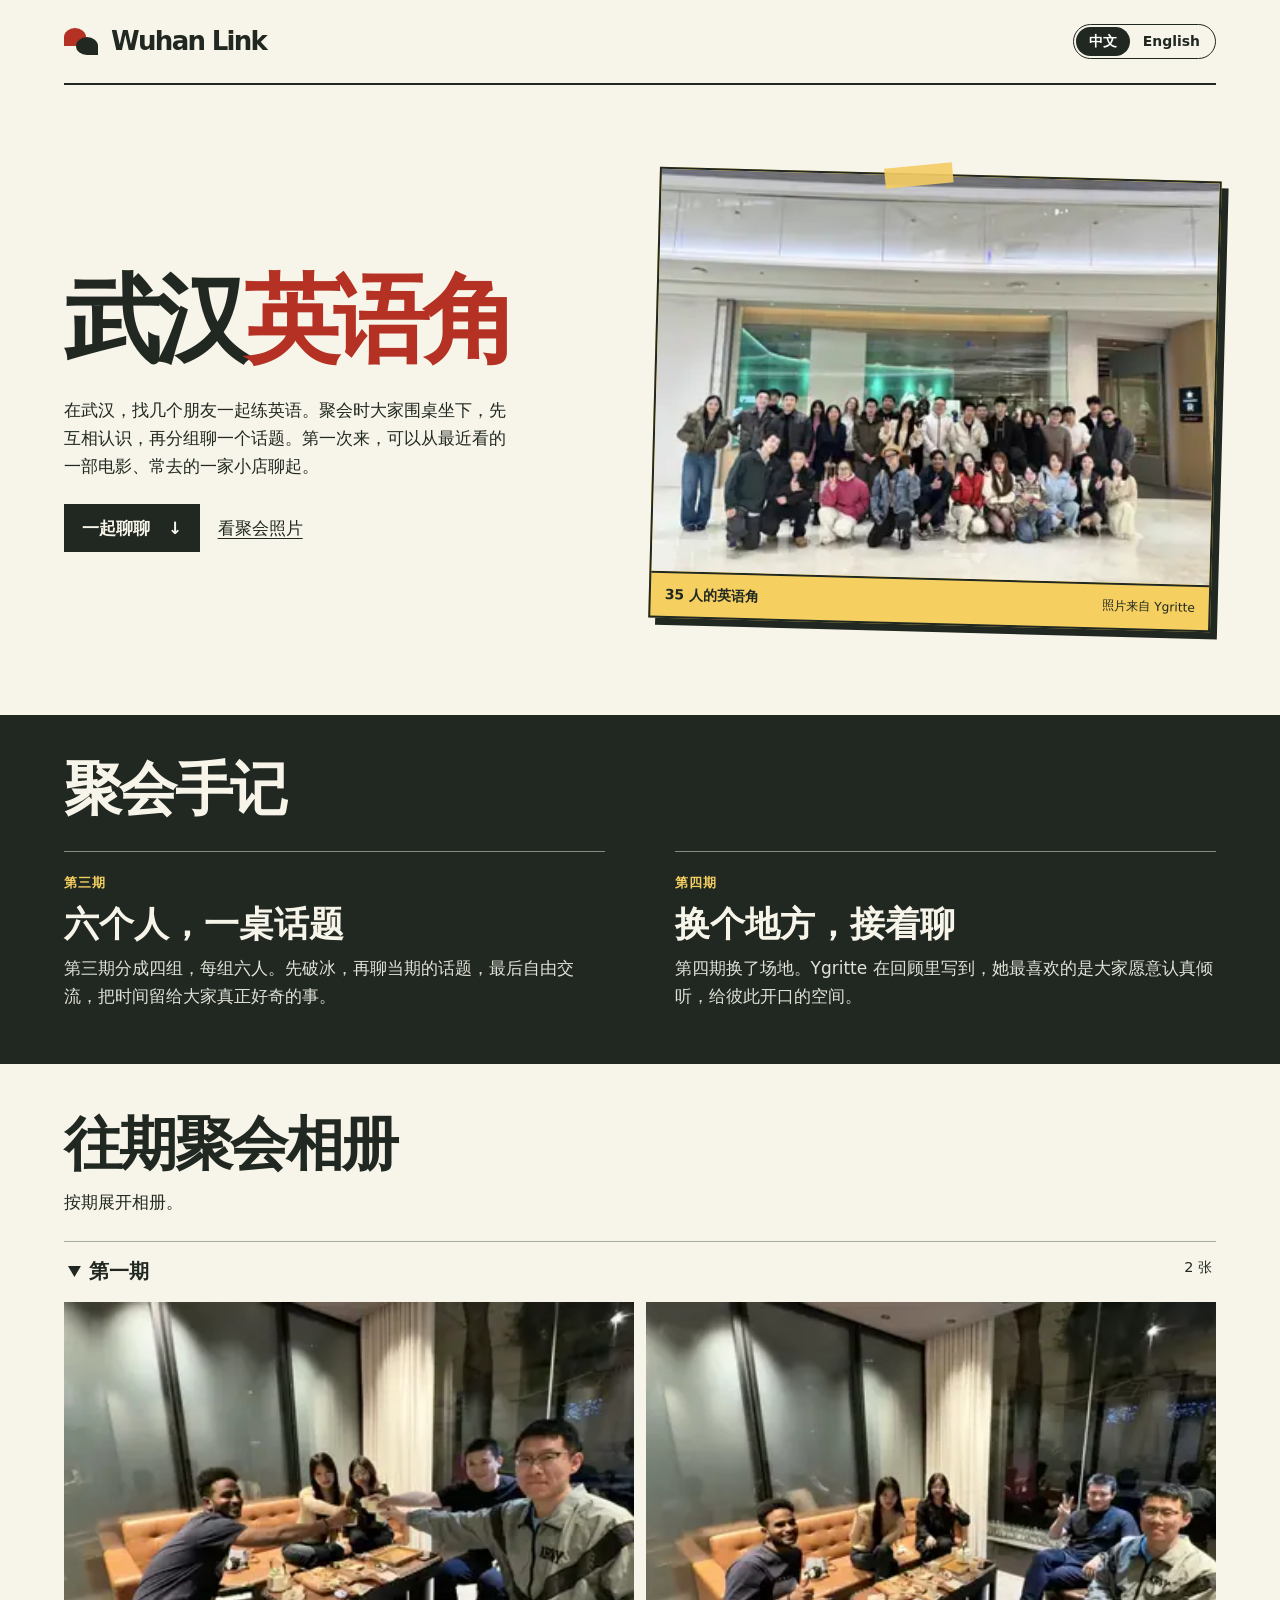
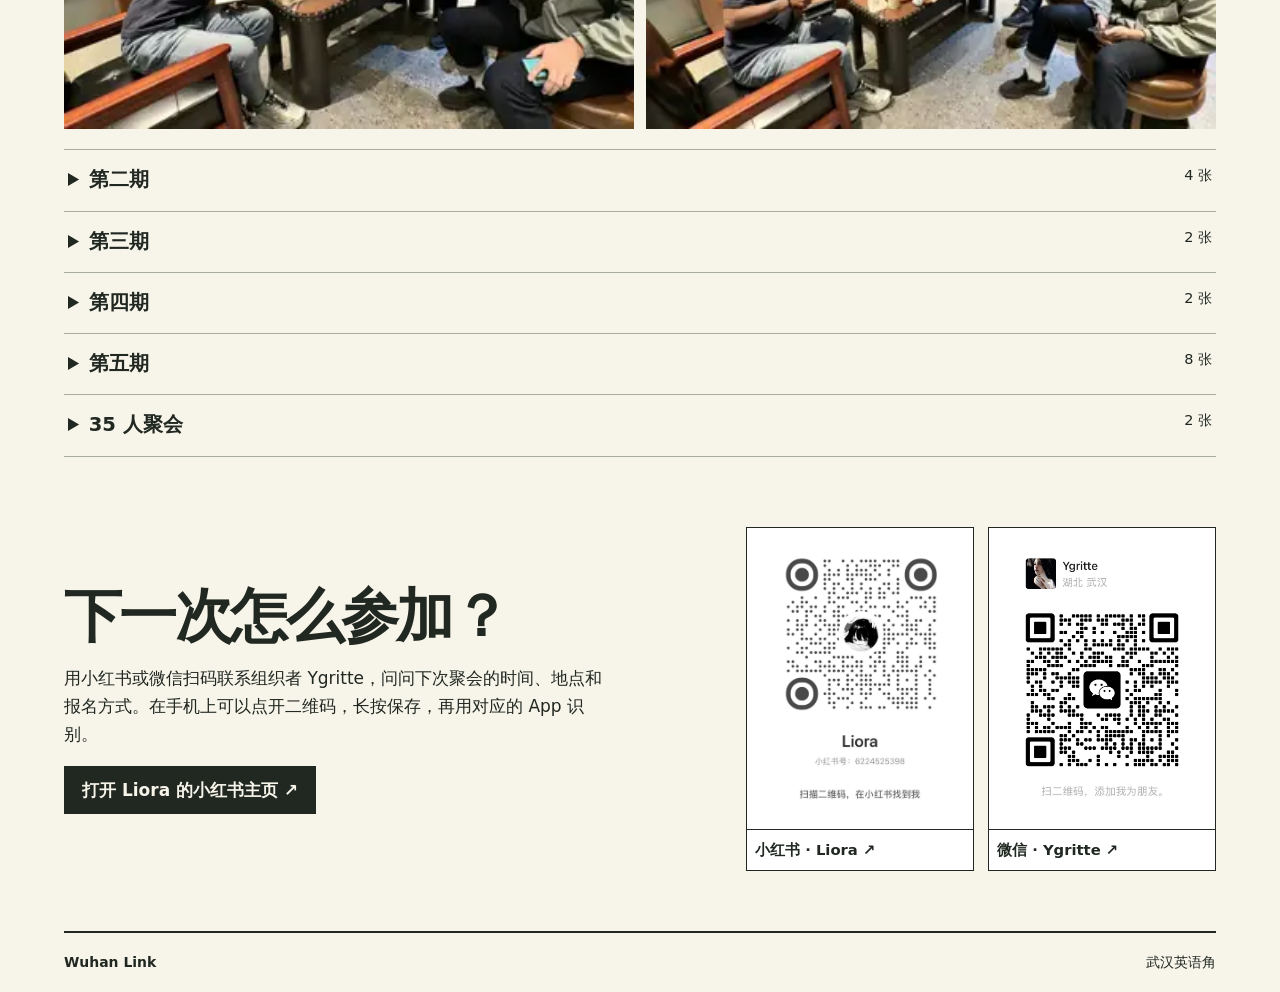
==== commit 58fdbefc: "Show small meetup photos without full-size links" ====
--- a/index.html
+++ b/index.html
@@ -23,7 +23,7 @@
         <a class="cta" href="#join">一起聊聊 <b aria-hidden="true">↓</b></a> <a class="album-link" href="#photos">看聚会照片</a>
       </div>
       <figure>
-        <div class="photo"><img width="1440" height="1080" src="gathering.webp" alt="英语角的朋友们在活动后合影"></div>
+        <div class="photo"><img width="360" height="270" src="gathering.webp" alt="英语角的朋友们在活动后合影"></div>
         <figcaption><strong>35 人的英语角</strong><span>照片来自 Ygritte</span></figcaption>
       </figure>
     </section>
@@ -34,7 +34,7 @@
         <article><small>第四期</small><h3>换个地方，接着聊</h3><p>第四期换了场地。Ygritte 在回顾里写到，她最喜欢的是大家愿意认真倾听，给彼此开口的空间。</p></article>
       </div>
     </div></section>
-    <section id="photos" class="album wrap"><h2>往期聚会相册</h2><p>按期展开，点照片可以看大图。</p><details open><summary>第一期<span>2 张</span></summary><div class="prints"><a href="photos/meetup-1-01.webp"><img loading="lazy" width="1440" height="1080" src="photos/meetup-1-01.webp" alt="第一期现场照片 1"></a><a href="photos/meetup-1-02.webp"><img loading="lazy" width="1440" height="1080" src="photos/meetup-1-02.webp" alt="第一期现场照片 2"></a></div></details><details><summary>第二期<span>4 张</span></summary><div class="prints"><a href="photos/meetup-2-01.webp"><img loading="lazy" width="1440" height="1080" src="photos/meetup-2-01.webp" alt="第二期现场照片 1"></a><a href="photos/meetup-2-02.webp"><img loading="lazy" width="1920" height="1080" src="photos/meetup-2-02.webp" alt="第二期现场照片 2"></a><a href="photos/meetup-2-03.webp"><img loading="lazy" width="1919" height="1080" src="photos/meetup-2-03.webp" alt="第二期现场照片 3"></a><a href="photos/meetup-2-04.webp"><img loading="lazy" width="1919" height="1080" src="photos/meetup-2-04.webp" alt="第二期现场照片 4"></a></div></details><details><summary>第三期<span>2 张</span></summary><div class="prints"><a href="photos/meetup-3-01.webp"><img loading="lazy" width="1440" height="1080" src="photos/meetup-3-01.webp" alt="第三期现场照片 1"></a><a href="photos/meetup-3-02.webp"><img loading="lazy" width="1150" height="1080" src="photos/meetup-3-02.webp" alt="第三期现场照片 2"></a></div></details><details><summary>第四期<span>2 张</span></summary><div class="prints"><a href="photos/meetup-4-01.webp"><img loading="lazy" width="1440" height="1080" src="photos/meetup-4-01.webp" alt="第四期现场照片 1"></a><a href="photos/meetup-4-02.webp"><img loading="lazy" width="1440" height="1080" src="photos/meetup-4-02.webp" alt="第四期现场照片 2"></a></div></details><details><summary>第五期<span>8 张</span></summary><div class="prints"><a href="photos/meetup-5-01.webp"><img loading="lazy" width="1621" height="1080" src="photos/meetup-5-01.webp" alt="第五期现场照片 1"></a><a href="photos/meetup-5-02.webp"><img loading="lazy" width="1080" height="1620" src="photos/meetup-5-02.webp" alt="第五期现场照片 2"></a><a href="photos/meetup-5-03.webp"><img loading="lazy" width="1620" height="1080" src="photos/meetup-5-03.webp" alt="第五期现场照片 3"></a><a href="photos/meetup-5-04.webp"><img loading="lazy" width="1080" height="1620" src="photos/meetup-5-04.webp" alt="第五期现场照片 4"></a><a href="photos/meetup-5-05.webp"><img loading="lazy" width="1620" height="1080" src="photos/meetup-5-05.webp" alt="第五期现场照片 5"></a><a href="photos/meetup-5-06.webp"><img loading="lazy" width="1080" height="1620" src="photos/meetup-5-06.webp" alt="第五期现场照片 6"></a><a href="photos/meetup-5-07.webp"><img loading="lazy" width="1080" height="1620" src="photos/meetup-5-07.webp" alt="第五期现场照片 7"></a><a href="photos/meetup-5-08.webp"><img loading="lazy" width="1620" height="1080" src="photos/meetup-5-08.webp" alt="第五期现场照片 8"></a></div></details><details><summary>35 人聚会<span>2 张</span></summary><div class="prints"><a href="gathering.webp"><img loading="lazy" width="1440" height="1080" src="gathering.webp" alt="35 人聚会现场照片 1"></a><a href="photos/meetup-6-02.webp"><img loading="lazy" width="1440" height="1080" src="photos/meetup-6-02.webp" alt="35 人聚会现场照片 2"></a></div></details></section>
+    <section id="photos" class="album wrap"><h2>往期聚会相册</h2><p>按期展开相册。</p><details open><summary>第一期<span>2 张</span></summary><div class="prints"><img loading="lazy" width="360" height="270" src="photos/meetup-1-01.webp" alt="第一期现场照片 1"><img loading="lazy" width="360" height="270" src="photos/meetup-1-02.webp" alt="第一期现场照片 2"></div></details><details><summary>第二期<span>4 张</span></summary><div class="prints"><img loading="lazy" width="360" height="270" src="photos/meetup-2-01.webp" alt="第二期现场照片 1"><img loading="lazy" width="360" height="203" src="photos/meetup-2-02.webp" alt="第二期现场照片 2"><img loading="lazy" width="360" height="203" src="photos/meetup-2-03.webp" alt="第二期现场照片 3"><img loading="lazy" width="360" height="203" src="photos/meetup-2-04.webp" alt="第二期现场照片 4"></div></details><details><summary>第三期<span>2 张</span></summary><div class="prints"><img loading="lazy" width="360" height="270" src="photos/meetup-3-01.webp" alt="第三期现场照片 1"><img loading="lazy" width="360" height="338" src="photos/meetup-3-02.webp" alt="第三期现场照片 2"></div></details><details><summary>第四期<span>2 张</span></summary><div class="prints"><img loading="lazy" width="360" height="270" src="photos/meetup-4-01.webp" alt="第四期现场照片 1"><img loading="lazy" width="360" height="270" src="photos/meetup-4-02.webp" alt="第四期现场照片 2"></div></details><details><summary>第五期<span>8 张</span></summary><div class="prints"><img loading="lazy" width="360" height="240" src="photos/meetup-5-01.webp" alt="第五期现场照片 1"><img loading="lazy" width="240" height="360" src="photos/meetup-5-02.webp" alt="第五期现场照片 2"><img loading="lazy" width="360" height="240" src="photos/meetup-5-03.webp" alt="第五期现场照片 3"><img loading="lazy" width="240" height="360" src="photos/meetup-5-04.webp" alt="第五期现场照片 4"><img loading="lazy" width="360" height="240" src="photos/meetup-5-05.webp" alt="第五期现场照片 5"><img loading="lazy" width="240" height="360" src="photos/meetup-5-06.webp" alt="第五期现场照片 6"><img loading="lazy" width="240" height="360" src="photos/meetup-5-07.webp" alt="第五期现场照片 7"><img loading="lazy" width="360" height="240" src="photos/meetup-5-08.webp" alt="第五期现场照片 8"></div></details><details><summary>35 人聚会<span>2 张</span></summary><div class="prints"><img loading="lazy" width="360" height="270" src="gathering.webp" alt="35 人聚会现场照片 1"><img loading="lazy" width="360" height="270" src="photos/meetup-6-02.webp" alt="35 人聚会现场照片 2"></div></details></section>
     <section id="join" class="join wrap">
       <div><h2>下一次怎么参加？</h2>
         <p>用小红书或微信扫码联系组织者 Ygritte，问问下次聚会的时间、地点和报名方式。在手机上可以点开二维码，长按保存，再用对应的 App 识别。</p>
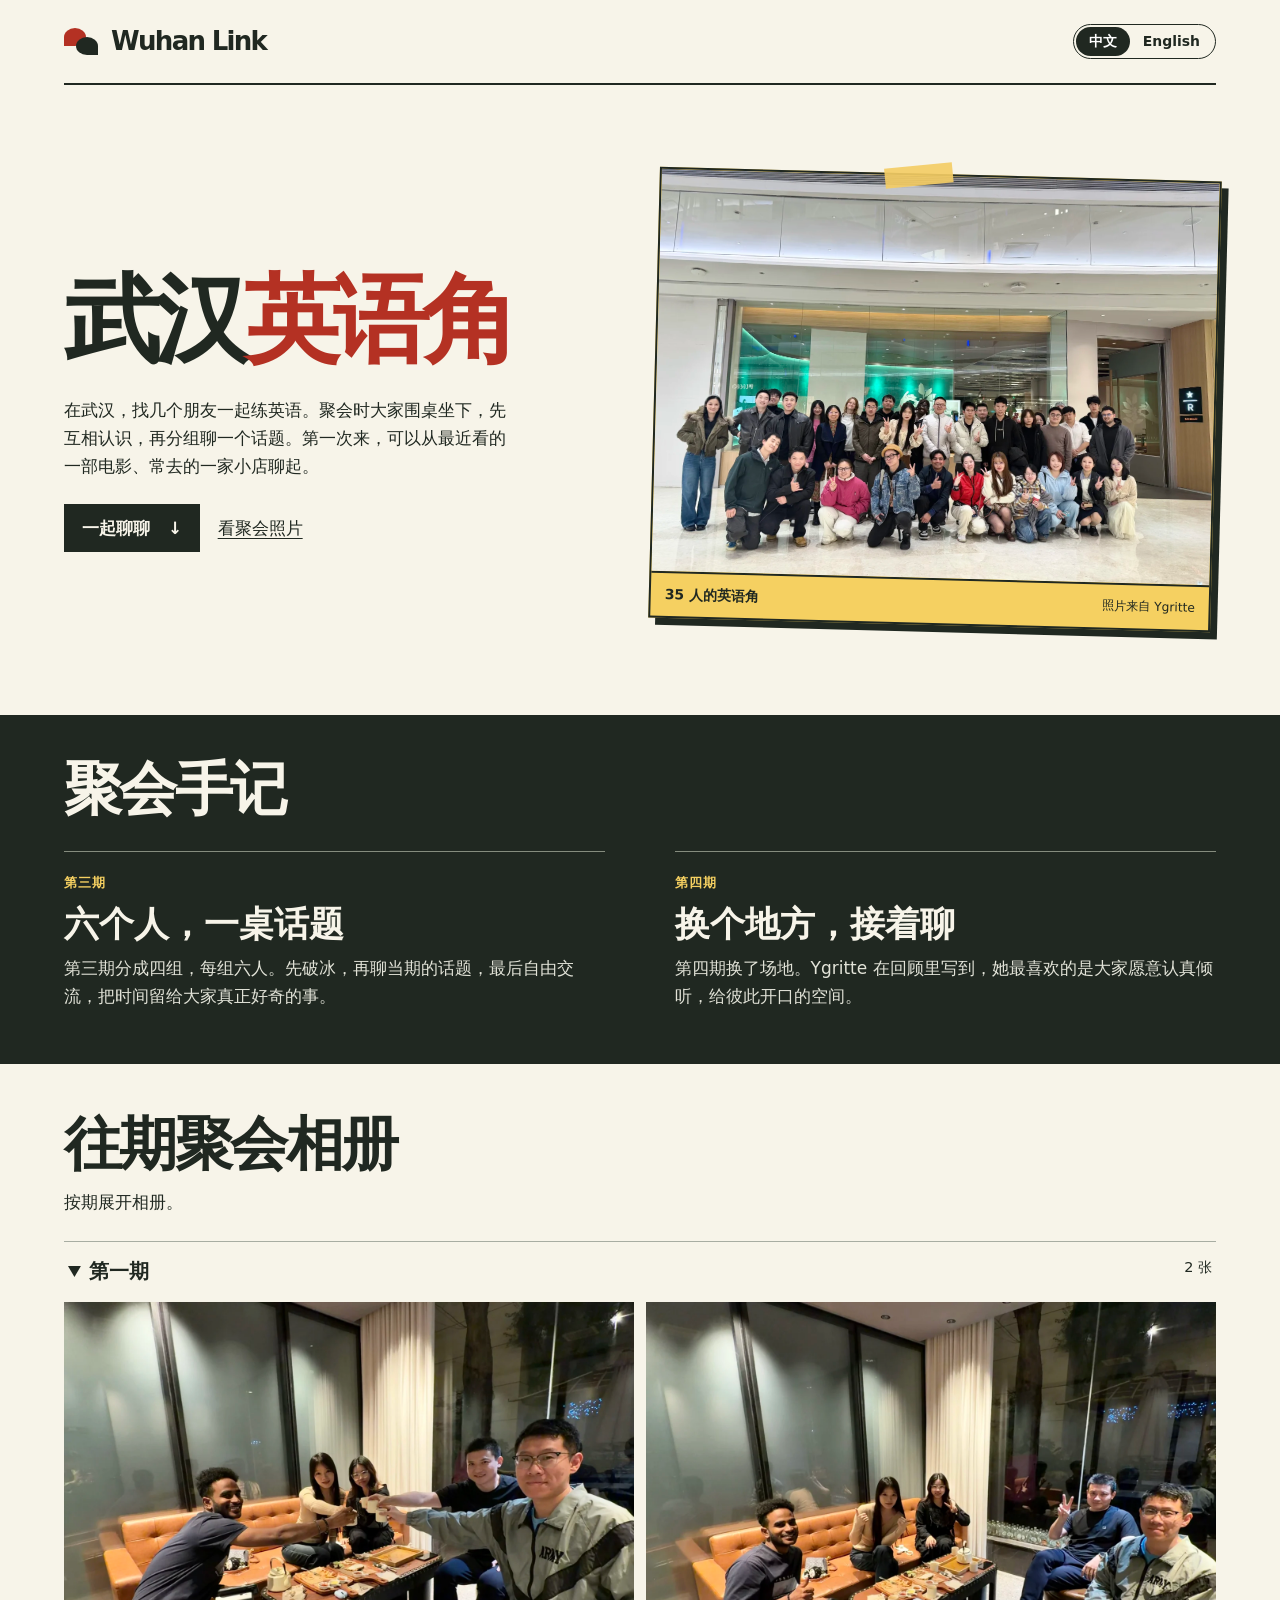
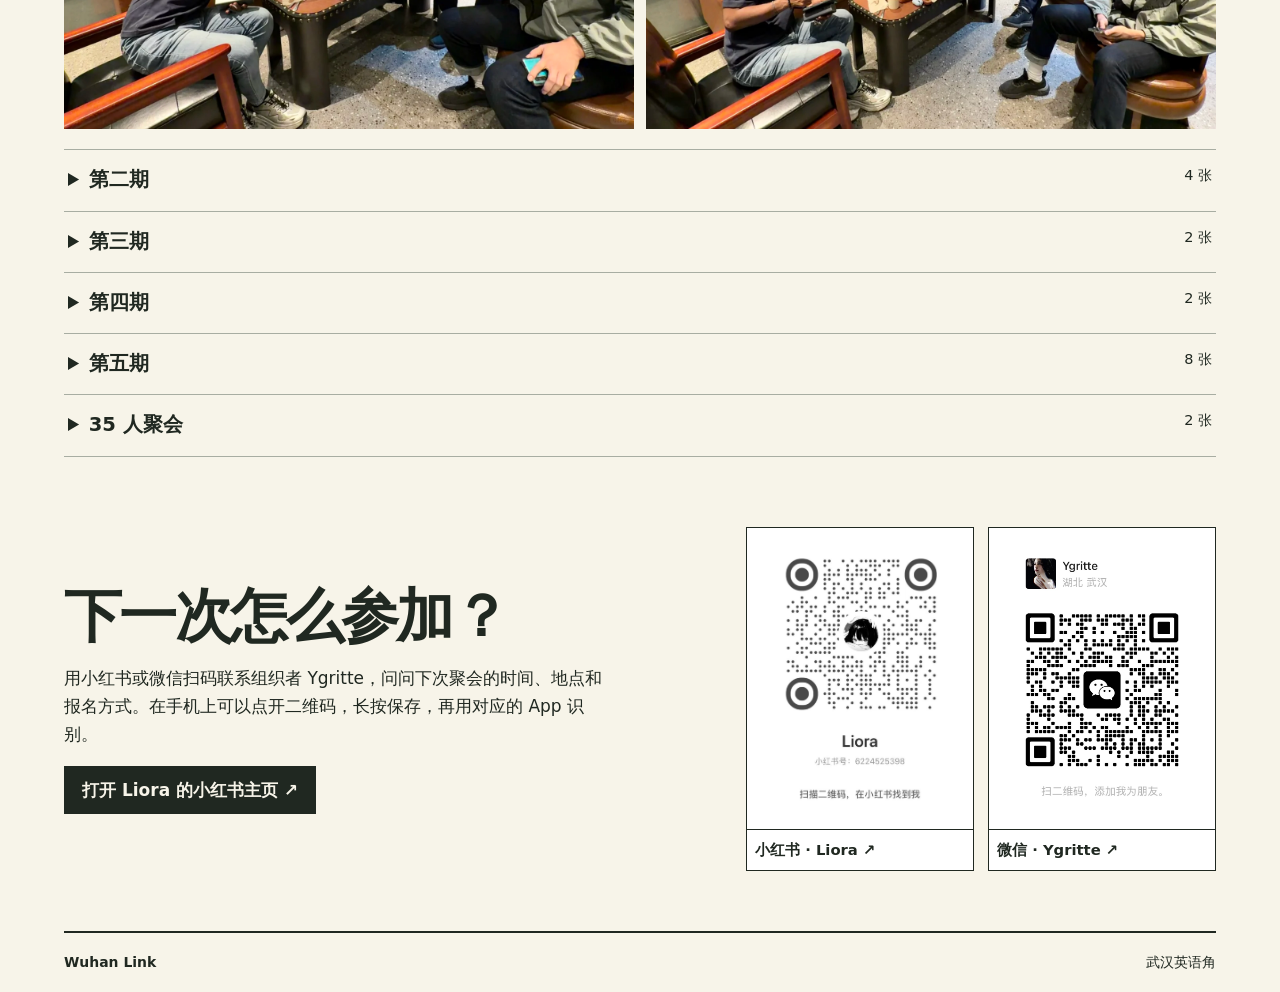
==== commit 6f477a4c: "Restore original photo resolution while keeping gallery images unlinked" ====
--- a/index.html
+++ b/index.html
@@ -23,7 +23,7 @@
         <a class="cta" href="#join">一起聊聊 <b aria-hidden="true">↓</b></a> <a class="album-link" href="#photos">看聚会照片</a>
       </div>
       <figure>
-        <div class="photo"><img width="360" height="270" src="gathering.webp" alt="英语角的朋友们在活动后合影"></div>
+        <div class="photo"><img width="1440" height="1080" src="gathering.webp?v=original" alt="英语角的朋友们在活动后合影"></div>
         <figcaption><strong>35 人的英语角</strong><span>照片来自 Ygritte</span></figcaption>
       </figure>
     </section>
@@ -34,7 +34,7 @@
         <article><small>第四期</small><h3>换个地方，接着聊</h3><p>第四期换了场地。Ygritte 在回顾里写到，她最喜欢的是大家愿意认真倾听，给彼此开口的空间。</p></article>
       </div>
     </div></section>
-    <section id="photos" class="album wrap"><h2>往期聚会相册</h2><p>按期展开相册。</p><details open><summary>第一期<span>2 张</span></summary><div class="prints"><img loading="lazy" width="360" height="270" src="photos/meetup-1-01.webp" alt="第一期现场照片 1"><img loading="lazy" width="360" height="270" src="photos/meetup-1-02.webp" alt="第一期现场照片 2"></div></details><details><summary>第二期<span>4 张</span></summary><div class="prints"><img loading="lazy" width="360" height="270" src="photos/meetup-2-01.webp" alt="第二期现场照片 1"><img loading="lazy" width="360" height="203" src="photos/meetup-2-02.webp" alt="第二期现场照片 2"><img loading="lazy" width="360" height="203" src="photos/meetup-2-03.webp" alt="第二期现场照片 3"><img loading="lazy" width="360" height="203" src="photos/meetup-2-04.webp" alt="第二期现场照片 4"></div></details><details><summary>第三期<span>2 张</span></summary><div class="prints"><img loading="lazy" width="360" height="270" src="photos/meetup-3-01.webp" alt="第三期现场照片 1"><img loading="lazy" width="360" height="338" src="photos/meetup-3-02.webp" alt="第三期现场照片 2"></div></details><details><summary>第四期<span>2 张</span></summary><div class="prints"><img loading="lazy" width="360" height="270" src="photos/meetup-4-01.webp" alt="第四期现场照片 1"><img loading="lazy" width="360" height="270" src="photos/meetup-4-02.webp" alt="第四期现场照片 2"></div></details><details><summary>第五期<span>8 张</span></summary><div class="prints"><img loading="lazy" width="360" height="240" src="photos/meetup-5-01.webp" alt="第五期现场照片 1"><img loading="lazy" width="240" height="360" src="photos/meetup-5-02.webp" alt="第五期现场照片 2"><img loading="lazy" width="360" height="240" src="photos/meetup-5-03.webp" alt="第五期现场照片 3"><img loading="lazy" width="240" height="360" src="photos/meetup-5-04.webp" alt="第五期现场照片 4"><img loading="lazy" width="360" height="240" src="photos/meetup-5-05.webp" alt="第五期现场照片 5"><img loading="lazy" width="240" height="360" src="photos/meetup-5-06.webp" alt="第五期现场照片 6"><img loading="lazy" width="240" height="360" src="photos/meetup-5-07.webp" alt="第五期现场照片 7"><img loading="lazy" width="360" height="240" src="photos/meetup-5-08.webp" alt="第五期现场照片 8"></div></details><details><summary>35 人聚会<span>2 张</span></summary><div class="prints"><img loading="lazy" width="360" height="270" src="gathering.webp" alt="35 人聚会现场照片 1"><img loading="lazy" width="360" height="270" src="photos/meetup-6-02.webp" alt="35 人聚会现场照片 2"></div></details></section>
+    <section id="photos" class="album wrap"><h2>往期聚会相册</h2><p>按期展开相册。</p><details open><summary>第一期<span>2 张</span></summary><div class="prints"><img loading="lazy" width="1440" height="1080" src="photos/meetup-1-01.webp?v=original" alt="第一期现场照片 1"><img loading="lazy" width="1440" height="1080" src="photos/meetup-1-02.webp?v=original" alt="第一期现场照片 2"></div></details><details><summary>第二期<span>4 张</span></summary><div class="prints"><img loading="lazy" width="1440" height="1080" src="photos/meetup-2-01.webp?v=original" alt="第二期现场照片 1"><img loading="lazy" width="1920" height="1080" src="photos/meetup-2-02.webp?v=original" alt="第二期现场照片 2"><img loading="lazy" width="1919" height="1080" src="photos/meetup-2-03.webp?v=original" alt="第二期现场照片 3"><img loading="lazy" width="1919" height="1080" src="photos/meetup-2-04.webp?v=original" alt="第二期现场照片 4"></div></details><details><summary>第三期<span>2 张</span></summary><div class="prints"><img loading="lazy" width="1440" height="1080" src="photos/meetup-3-01.webp?v=original" alt="第三期现场照片 1"><img loading="lazy" width="1150" height="1080" src="photos/meetup-3-02.webp?v=original" alt="第三期现场照片 2"></div></details><details><summary>第四期<span>2 张</span></summary><div class="prints"><img loading="lazy" width="1440" height="1080" src="photos/meetup-4-01.webp?v=original" alt="第四期现场照片 1"><img loading="lazy" width="1440" height="1080" src="photos/meetup-4-02.webp?v=original" alt="第四期现场照片 2"></div></details><details><summary>第五期<span>8 张</span></summary><div class="prints"><img loading="lazy" width="1621" height="1080" src="photos/meetup-5-01.webp?v=original" alt="第五期现场照片 1"><img loading="lazy" width="1080" height="1620" src="photos/meetup-5-02.webp?v=original" alt="第五期现场照片 2"><img loading="lazy" width="1620" height="1080" src="photos/meetup-5-03.webp?v=original" alt="第五期现场照片 3"><img loading="lazy" width="1080" height="1620" src="photos/meetup-5-04.webp?v=original" alt="第五期现场照片 4"><img loading="lazy" width="1620" height="1080" src="photos/meetup-5-05.webp?v=original" alt="第五期现场照片 5"><img loading="lazy" width="1080" height="1620" src="photos/meetup-5-06.webp?v=original" alt="第五期现场照片 6"><img loading="lazy" width="1080" height="1620" src="photos/meetup-5-07.webp?v=original" alt="第五期现场照片 7"><img loading="lazy" width="1620" height="1080" src="photos/meetup-5-08.webp?v=original" alt="第五期现场照片 8"></div></details><details><summary>35 人聚会<span>2 张</span></summary><div class="prints"><img loading="lazy" width="1440" height="1080" src="gathering.webp?v=original" alt="35 人聚会现场照片 1"><img loading="lazy" width="1440" height="1080" src="photos/meetup-6-02.webp?v=original" alt="35 人聚会现场照片 2"></div></details></section>
     <section id="join" class="join wrap">
       <div><h2>下一次怎么参加？</h2>
         <p>用小红书或微信扫码联系组织者 Ygritte，问问下次聚会的时间、地点和报名方式。在手机上可以点开二维码，长按保存，再用对应的 App 识别。</p>
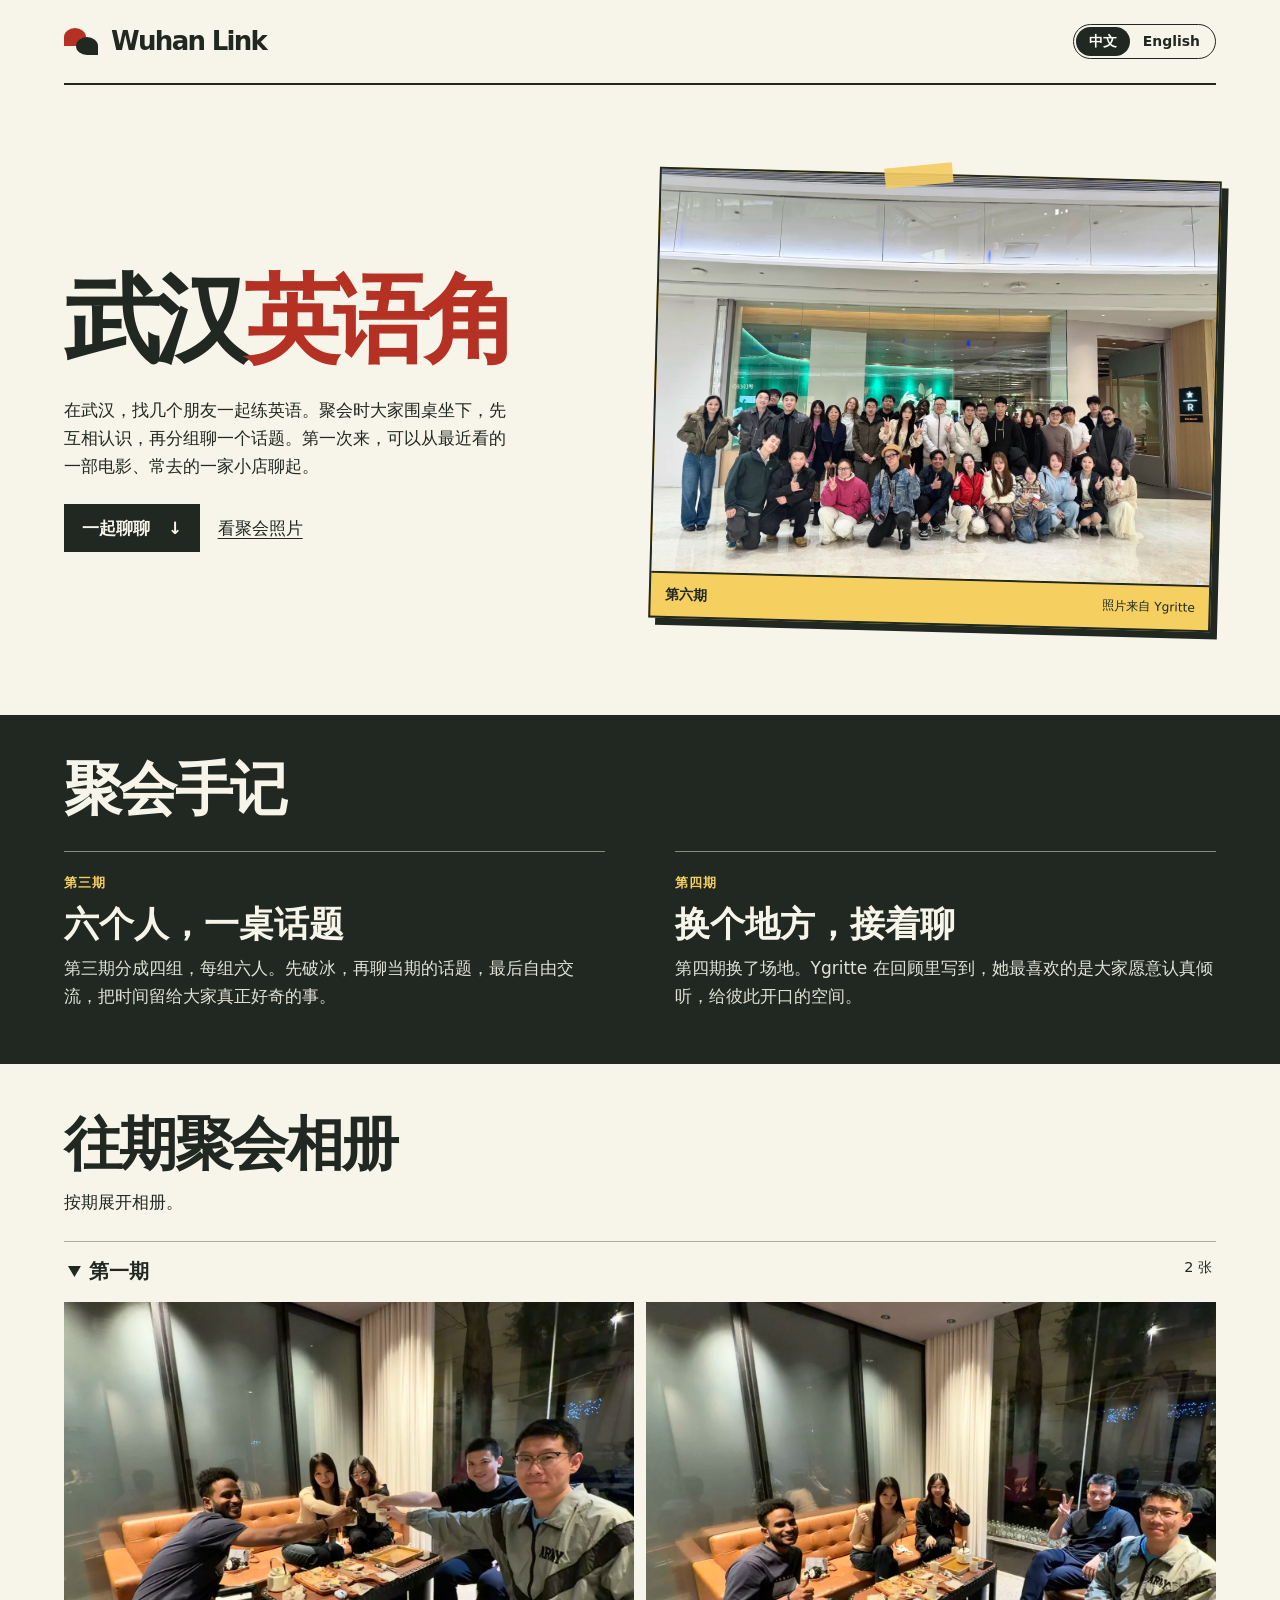
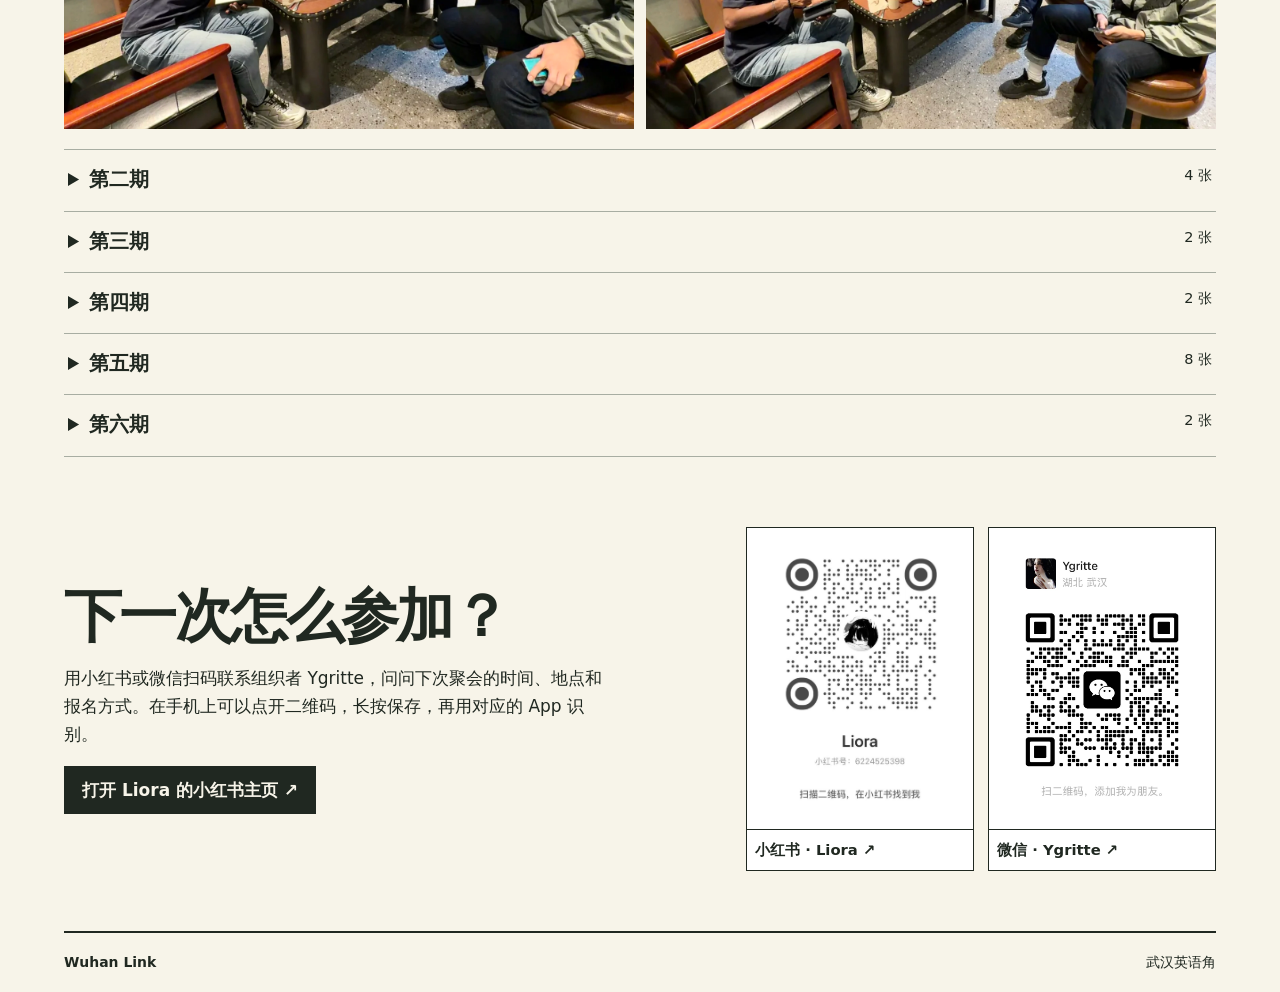
==== commit 5ce6be0c: "Label the sixth meetup consistently in both languages" ====
--- a/index.html
+++ b/index.html
@@ -24,7 +24,7 @@
       </div>
       <figure>
         <div class="photo"><img width="1440" height="1080" src="gathering.webp?v=original" alt="英语角的朋友们在活动后合影"></div>
-        <figcaption><strong>35 人的英语角</strong><span>照片来自 Ygritte</span></figcaption>
+        <figcaption><strong>第六期</strong><span>照片来自 Ygritte</span></figcaption>
       </figure>
     </section>
     <section class="journal"><div class="wrap">
@@ -34,7 +34,7 @@
         <article><small>第四期</small><h3>换个地方，接着聊</h3><p>第四期换了场地。Ygritte 在回顾里写到，她最喜欢的是大家愿意认真倾听，给彼此开口的空间。</p></article>
       </div>
     </div></section>
-    <section id="photos" class="album wrap"><h2>往期聚会相册</h2><p>按期展开相册。</p><details open><summary>第一期<span>2 张</span></summary><div class="prints"><img loading="lazy" width="1440" height="1080" src="photos/meetup-1-01.webp?v=original" alt="第一期现场照片 1"><img loading="lazy" width="1440" height="1080" src="photos/meetup-1-02.webp?v=original" alt="第一期现场照片 2"></div></details><details><summary>第二期<span>4 张</span></summary><div class="prints"><img loading="lazy" width="1440" height="1080" src="photos/meetup-2-01.webp?v=original" alt="第二期现场照片 1"><img loading="lazy" width="1920" height="1080" src="photos/meetup-2-02.webp?v=original" alt="第二期现场照片 2"><img loading="lazy" width="1919" height="1080" src="photos/meetup-2-03.webp?v=original" alt="第二期现场照片 3"><img loading="lazy" width="1919" height="1080" src="photos/meetup-2-04.webp?v=original" alt="第二期现场照片 4"></div></details><details><summary>第三期<span>2 张</span></summary><div class="prints"><img loading="lazy" width="1440" height="1080" src="photos/meetup-3-01.webp?v=original" alt="第三期现场照片 1"><img loading="lazy" width="1150" height="1080" src="photos/meetup-3-02.webp?v=original" alt="第三期现场照片 2"></div></details><details><summary>第四期<span>2 张</span></summary><div class="prints"><img loading="lazy" width="1440" height="1080" src="photos/meetup-4-01.webp?v=original" alt="第四期现场照片 1"><img loading="lazy" width="1440" height="1080" src="photos/meetup-4-02.webp?v=original" alt="第四期现场照片 2"></div></details><details><summary>第五期<span>8 张</span></summary><div class="prints"><img loading="lazy" width="1621" height="1080" src="photos/meetup-5-01.webp?v=original" alt="第五期现场照片 1"><img loading="lazy" width="1080" height="1620" src="photos/meetup-5-02.webp?v=original" alt="第五期现场照片 2"><img loading="lazy" width="1620" height="1080" src="photos/meetup-5-03.webp?v=original" alt="第五期现场照片 3"><img loading="lazy" width="1080" height="1620" src="photos/meetup-5-04.webp?v=original" alt="第五期现场照片 4"><img loading="lazy" width="1620" height="1080" src="photos/meetup-5-05.webp?v=original" alt="第五期现场照片 5"><img loading="lazy" width="1080" height="1620" src="photos/meetup-5-06.webp?v=original" alt="第五期现场照片 6"><img loading="lazy" width="1080" height="1620" src="photos/meetup-5-07.webp?v=original" alt="第五期现场照片 7"><img loading="lazy" width="1620" height="1080" src="photos/meetup-5-08.webp?v=original" alt="第五期现场照片 8"></div></details><details><summary>35 人聚会<span>2 张</span></summary><div class="prints"><img loading="lazy" width="1440" height="1080" src="gathering.webp?v=original" alt="35 人聚会现场照片 1"><img loading="lazy" width="1440" height="1080" src="photos/meetup-6-02.webp?v=original" alt="35 人聚会现场照片 2"></div></details></section>
+    <section id="photos" class="album wrap"><h2>往期聚会相册</h2><p>按期展开相册。</p><details open><summary>第一期<span>2 张</span></summary><div class="prints"><img loading="lazy" width="1440" height="1080" src="photos/meetup-1-01.webp?v=original" alt="第一期现场照片 1"><img loading="lazy" width="1440" height="1080" src="photos/meetup-1-02.webp?v=original" alt="第一期现场照片 2"></div></details><details><summary>第二期<span>4 张</span></summary><div class="prints"><img loading="lazy" width="1440" height="1080" src="photos/meetup-2-01.webp?v=original" alt="第二期现场照片 1"><img loading="lazy" width="1920" height="1080" src="photos/meetup-2-02.webp?v=original" alt="第二期现场照片 2"><img loading="lazy" width="1919" height="1080" src="photos/meetup-2-03.webp?v=original" alt="第二期现场照片 3"><img loading="lazy" width="1919" height="1080" src="photos/meetup-2-04.webp?v=original" alt="第二期现场照片 4"></div></details><details><summary>第三期<span>2 张</span></summary><div class="prints"><img loading="lazy" width="1440" height="1080" src="photos/meetup-3-01.webp?v=original" alt="第三期现场照片 1"><img loading="lazy" width="1150" height="1080" src="photos/meetup-3-02.webp?v=original" alt="第三期现场照片 2"></div></details><details><summary>第四期<span>2 张</span></summary><div class="prints"><img loading="lazy" width="1440" height="1080" src="photos/meetup-4-01.webp?v=original" alt="第四期现场照片 1"><img loading="lazy" width="1440" height="1080" src="photos/meetup-4-02.webp?v=original" alt="第四期现场照片 2"></div></details><details><summary>第五期<span>8 张</span></summary><div class="prints"><img loading="lazy" width="1621" height="1080" src="photos/meetup-5-01.webp?v=original" alt="第五期现场照片 1"><img loading="lazy" width="1080" height="1620" src="photos/meetup-5-02.webp?v=original" alt="第五期现场照片 2"><img loading="lazy" width="1620" height="1080" src="photos/meetup-5-03.webp?v=original" alt="第五期现场照片 3"><img loading="lazy" width="1080" height="1620" src="photos/meetup-5-04.webp?v=original" alt="第五期现场照片 4"><img loading="lazy" width="1620" height="1080" src="photos/meetup-5-05.webp?v=original" alt="第五期现场照片 5"><img loading="lazy" width="1080" height="1620" src="photos/meetup-5-06.webp?v=original" alt="第五期现场照片 6"><img loading="lazy" width="1080" height="1620" src="photos/meetup-5-07.webp?v=original" alt="第五期现场照片 7"><img loading="lazy" width="1620" height="1080" src="photos/meetup-5-08.webp?v=original" alt="第五期现场照片 8"></div></details><details><summary>第六期<span>2 张</span></summary><div class="prints"><img loading="lazy" width="1440" height="1080" src="gathering.webp?v=original" alt="第六期现场照片 1"><img loading="lazy" width="1440" height="1080" src="photos/meetup-6-02.webp?v=original" alt="第六期现场照片 2"></div></details></section>
     <section id="join" class="join wrap">
       <div><h2>下一次怎么参加？</h2>
         <p>用小红书或微信扫码联系组织者 Ygritte，问问下次聚会的时间、地点和报名方式。在手机上可以点开二维码，长按保存，再用对应的 App 识别。</p>
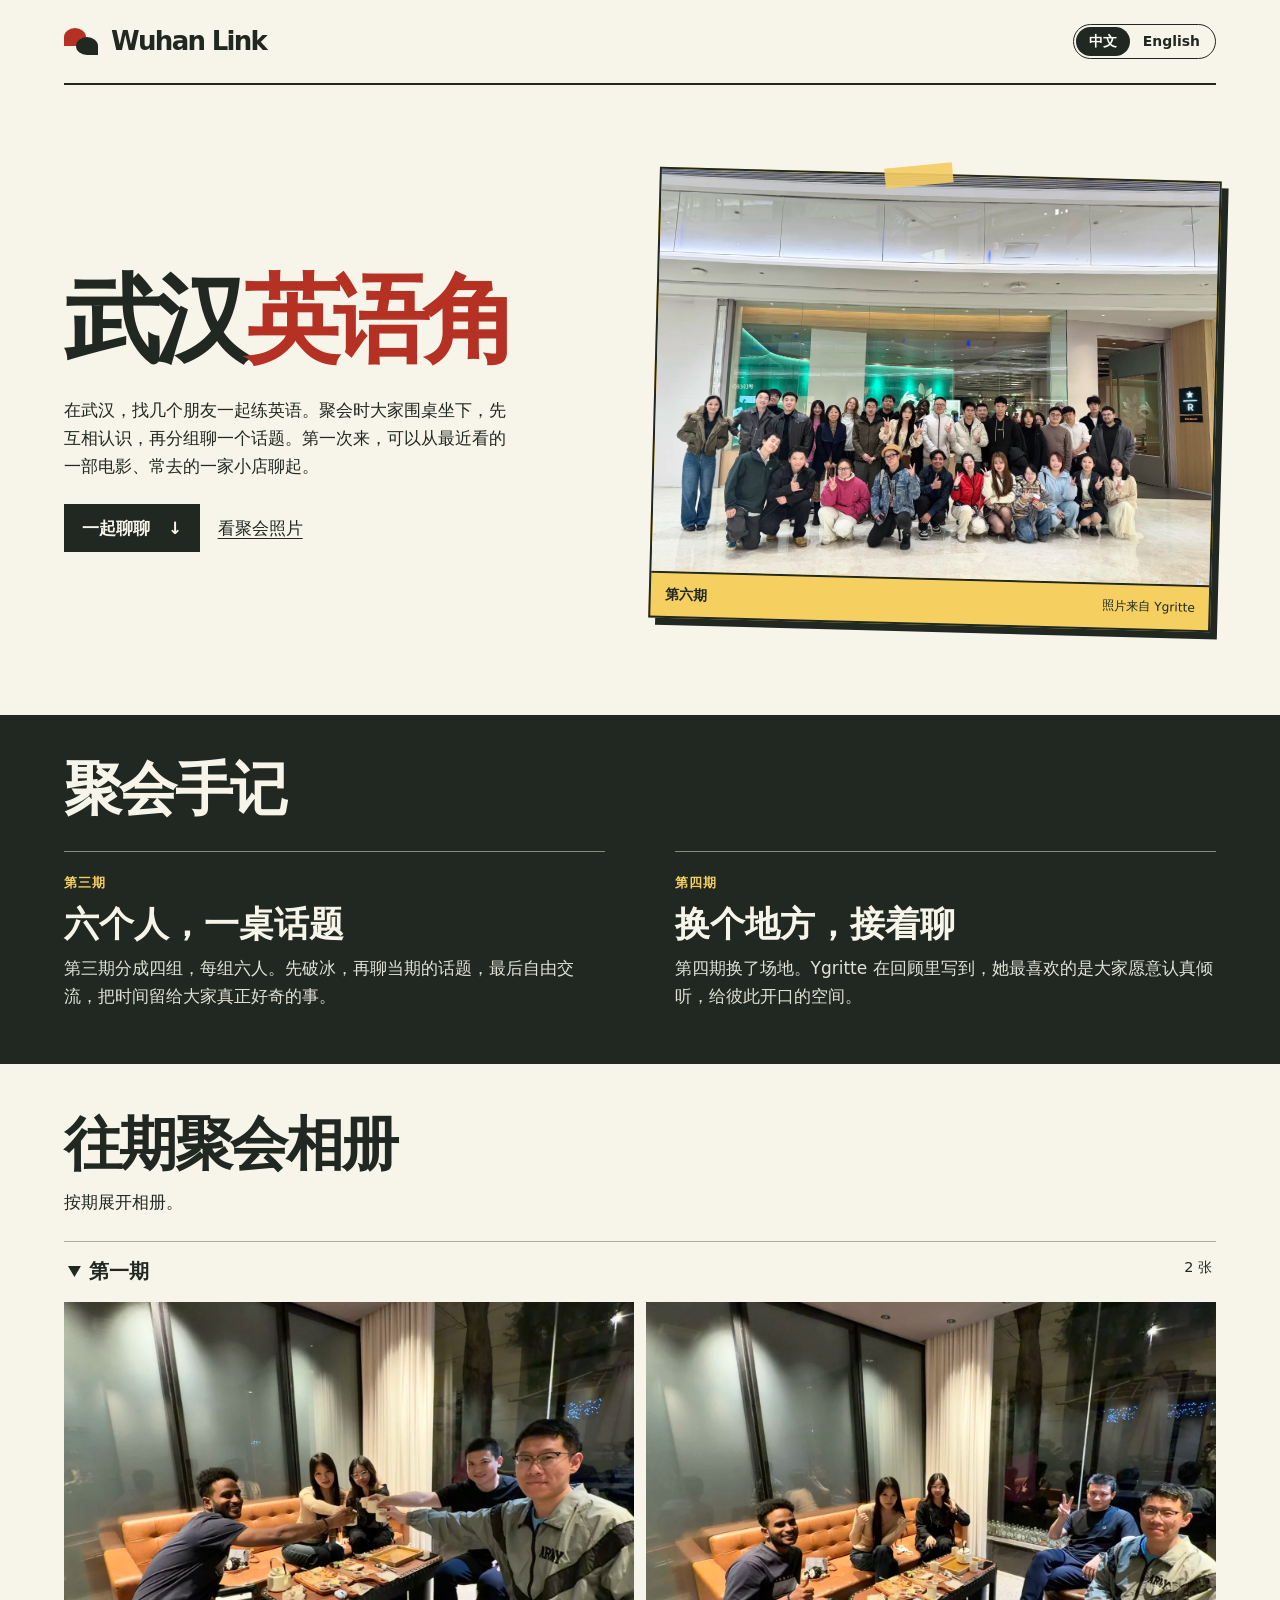
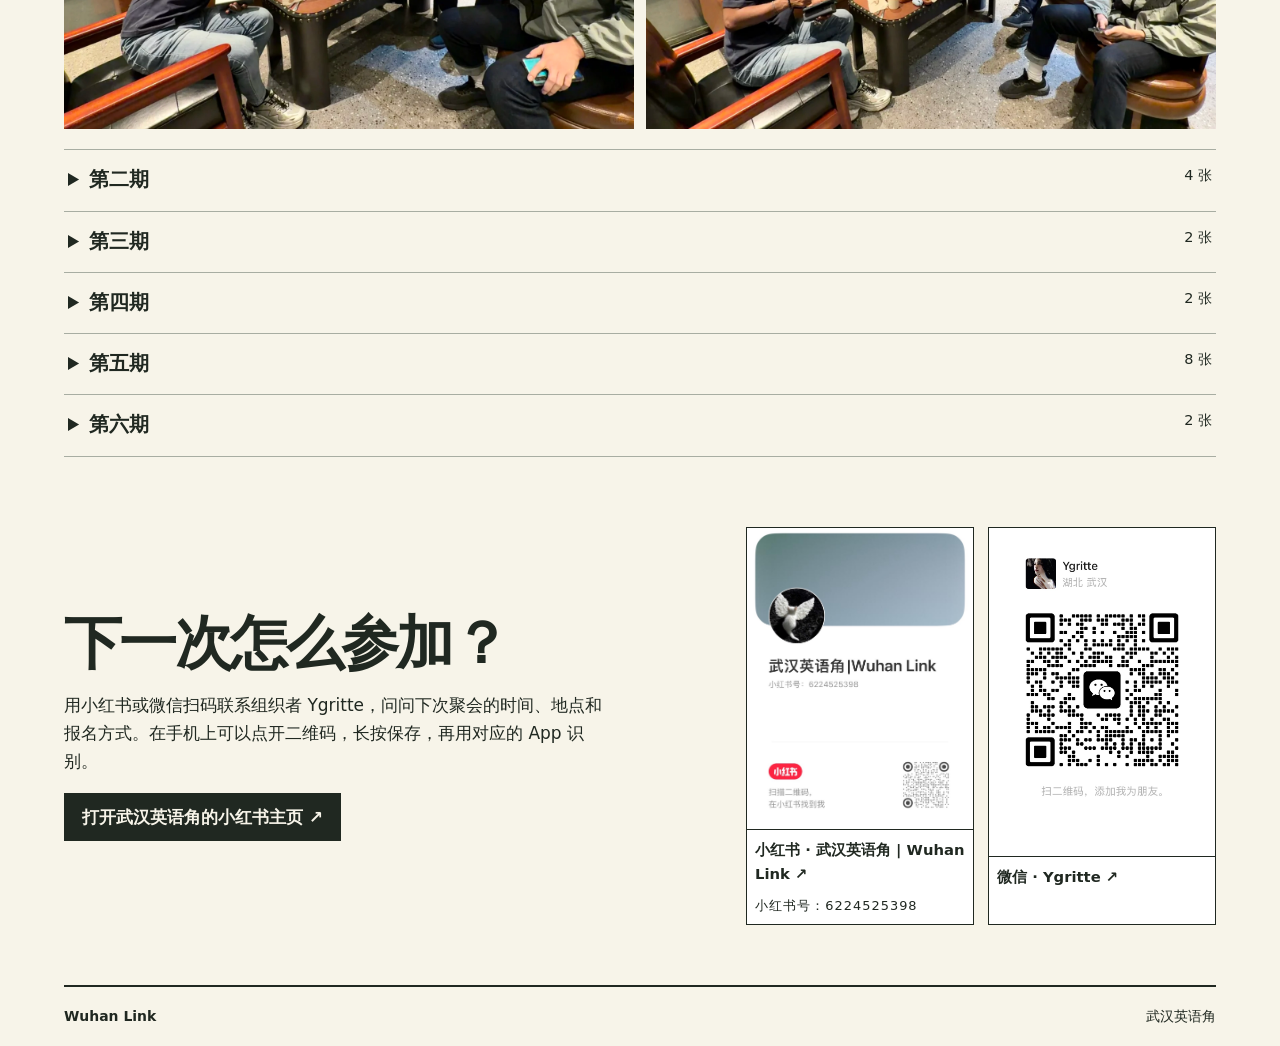
==== commit b5a4658b: "Update Xiaohongshu contact to Wuhan Link account branding" ====
--- a/index.html
+++ b/index.html
@@ -38,12 +38,12 @@
     <section id="join" class="join wrap">
       <div><h2>下一次怎么参加？</h2>
         <p>用小红书或微信扫码联系组织者 Ygritte，问问下次聚会的时间、地点和报名方式。在手机上可以点开二维码，长按保存，再用对应的 App 识别。</p>
-        <a class="cta" href="https://www.xiaohongshu.com/user/profile/62dbd6aa000000001f015327">打开 Liora 的小红书主页 ↗</a>
+        <a class="cta" href="https://www.xiaohongshu.com/user/profile/62dbd6aa000000001f015327">打开武汉英语角的小红书主页 ↗</a>
       </div>
       <div class="contacts">
-        <a class="contact" href="xiaohongshu.jpg">
-          <img src="xiaohongshu.jpg" width="987" height="1347" loading="lazy" alt="小红书 · Liora 的二维码，点开原图">
-          <strong>小红书 · Liora ↗</strong>
+        <a class="contact" href="xiaohongshu.jpg?v=20261119">
+          <img src="xiaohongshu.jpg?v=20261119" width="987" height="1347" loading="lazy" alt="小红书 · 武汉英语角 | Wuhan Link 的二维码，点开原图">
+          <strong>小红书 · 武汉英语角 | Wuhan Link ↗<br><small>小红书号：6224525398</small></strong>
         </a>
         <a class="contact" href="wechat.jpg">
           <img src="wechat.jpg" width="888" height="1131" loading="lazy" alt="微信 · Ygritte 的二维码，点开原图">
